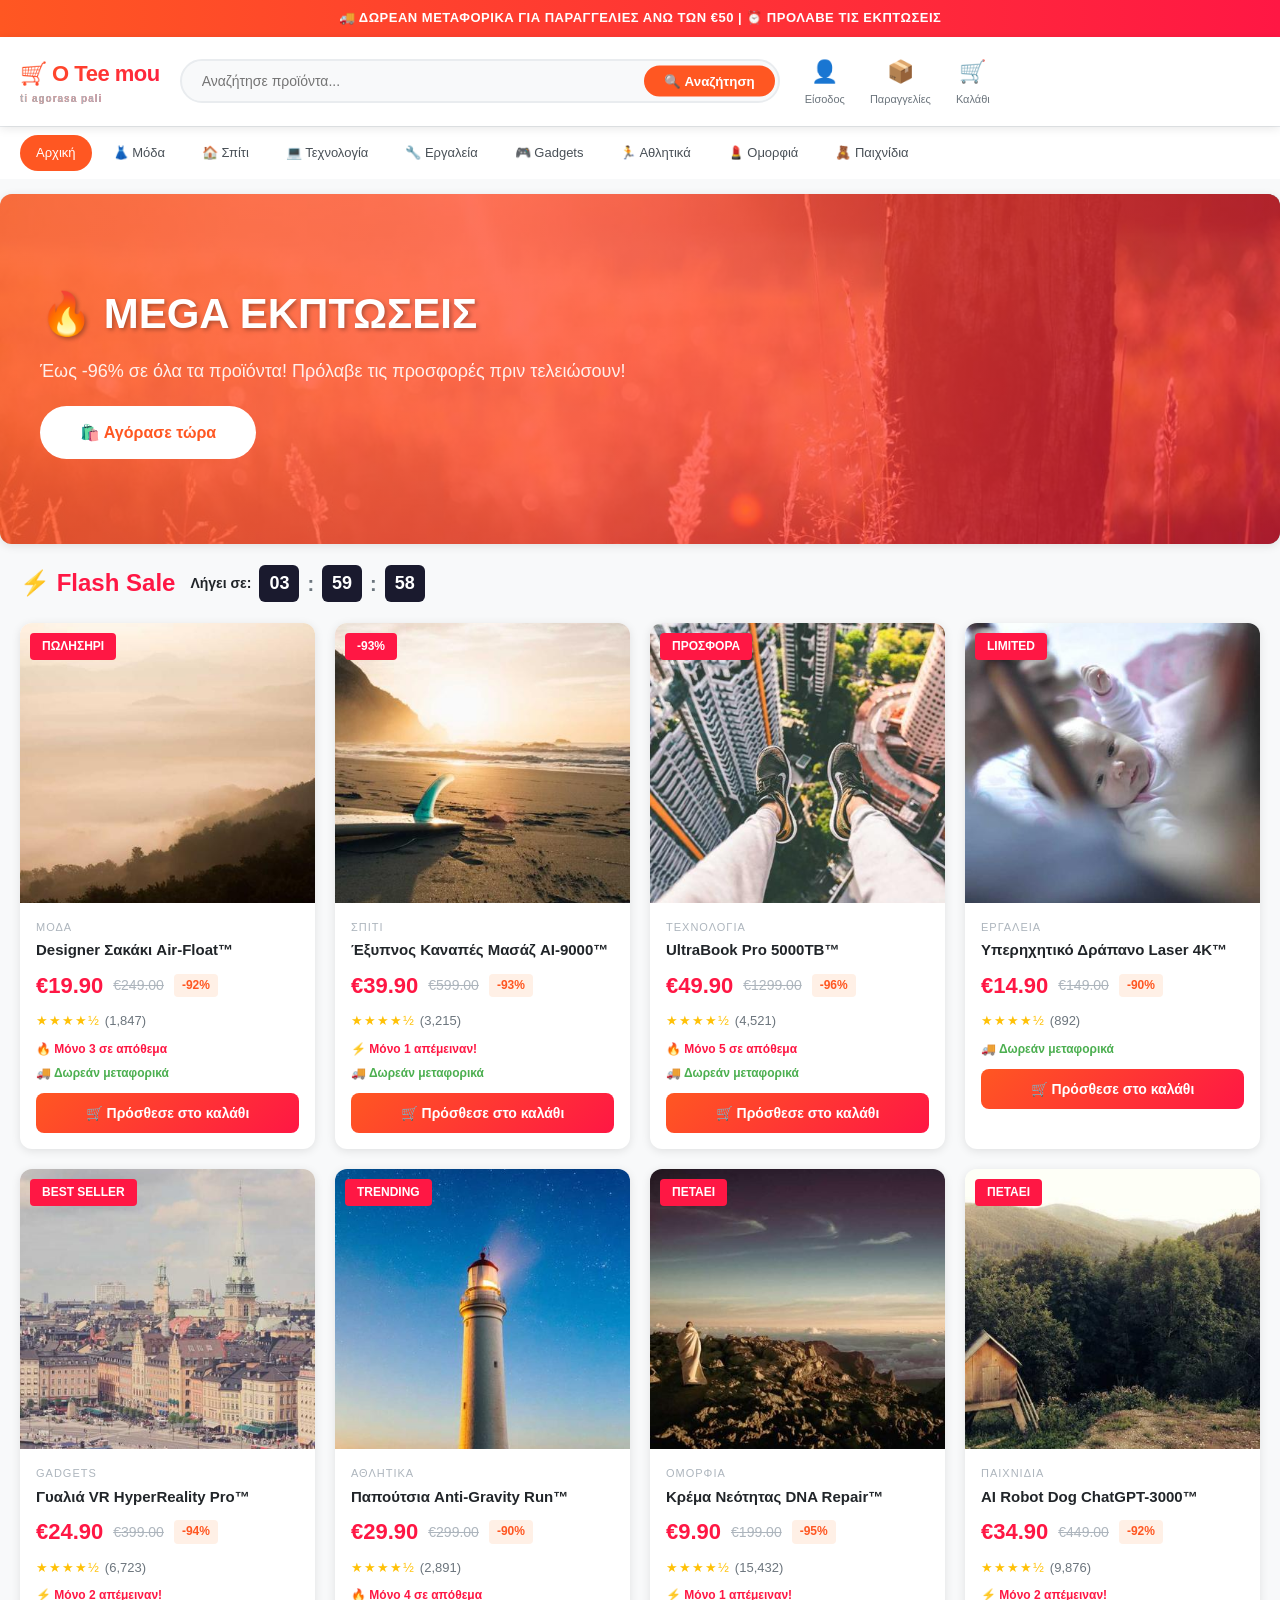
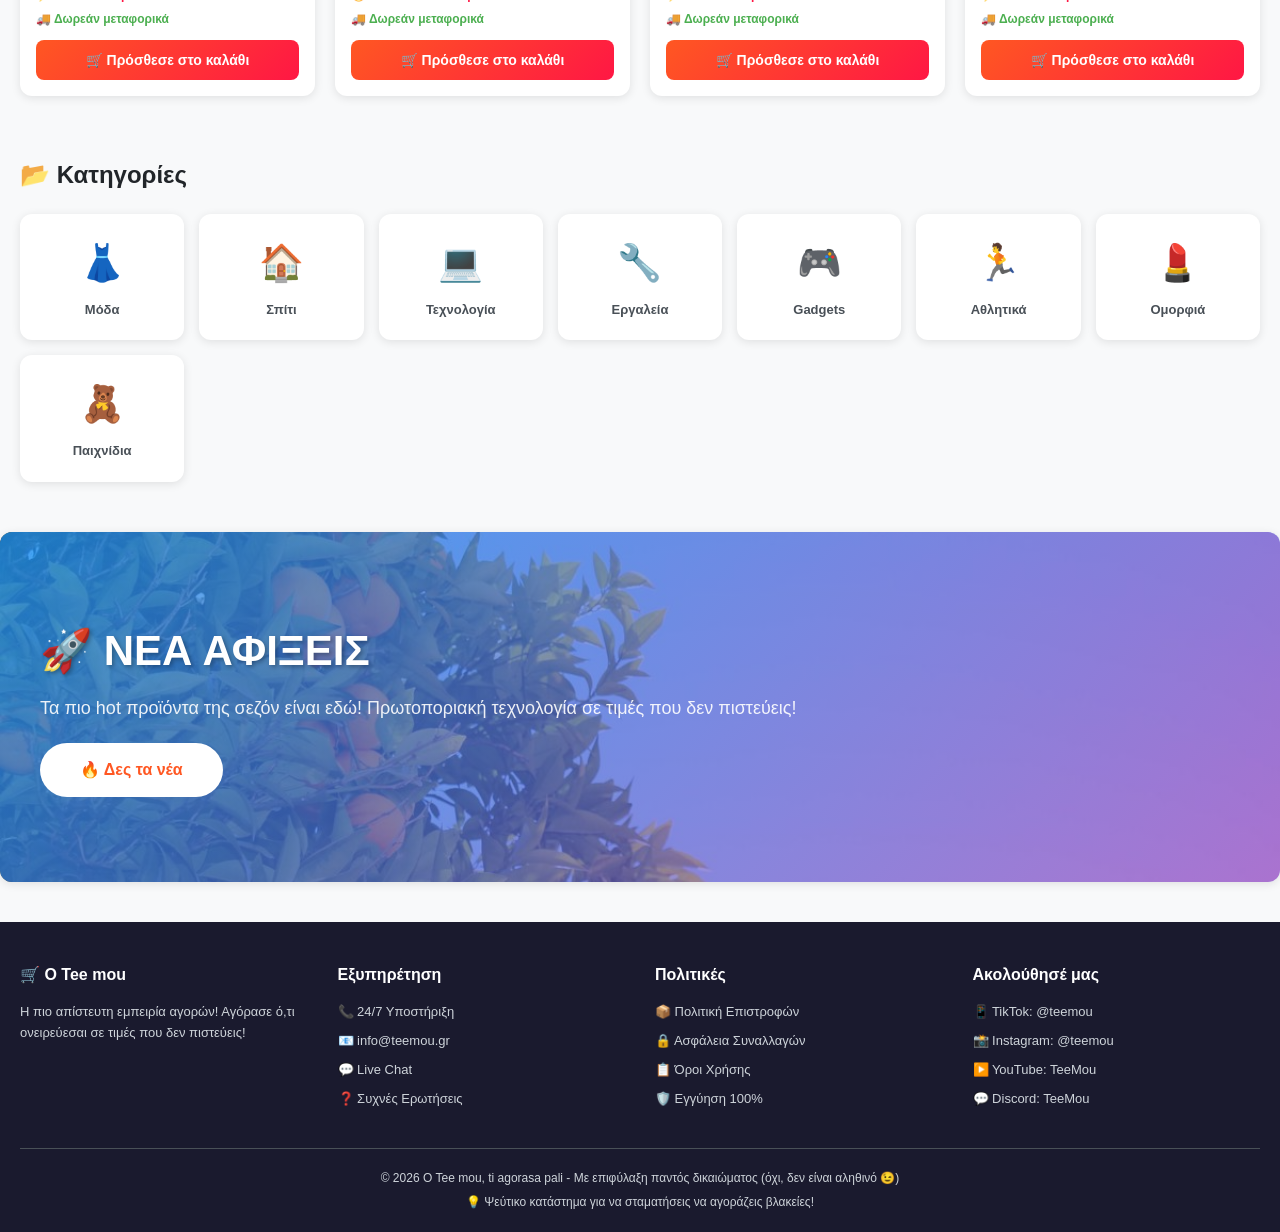
==== index.html @ e2eb333e "Initial commit -  Tee mou, ti agorasa pali 🛒" ====
<!DOCTYPE html>
<html lang="el">
<head>
    <meta charset="UTF-8">
    <meta name="viewport" content="width=device-width, initial-scale=1.0">
    <title>Ο Tee mou, ti agorasa pali - Αγόρασε ό,τι ονειρεύεσαι!</title>
    <link rel="icon" href="data:image/svg+xml,<svg xmlns='http://www.w3.org/2000/svg' viewBox='0 0 100 100'><text y='.9em' font-size='90'>🛒</text></svg>">
    <link rel="stylesheet" href="css/style.css">
</head>
<body>
    <!-- Announcement Bar -->
    <div class="announcement-bar">
        🚚 ΔΩΡΕΑΝ ΜΕΤΑΦΟΡΙΚΑ ΓΙΑ ΠΑΡΑΓΓΕΛΙΕΣ ΑΝΩ ΤΩΝ €50 | ⏰ ΠΡΟΛΑΒΕ ΤΙΣ ΕΚΠΤΩΣΕΙΣ
    </div>

    <!-- Header -->
    <header class="header">
        <div class="header-inner">
            <a href="index.html" class="logo">
                🛒 Ο Tee mou
                <span class="logo-sub">ti agorasa pali</span>
            </a>
            <div class="search-bar">
                <input type="text" placeholder="Αναζήτησε προϊόντα..." id="search-input">
                <button onclick="alert('🔍 Βρέθηκαν 1,247 αποτελέσματα!')">🔍 Αναζήτηση</button>
            </div>
            <div class="header-actions">
                <a href="login.html" class="header-btn" id="user-btn">
                    <span class="icon">👤</span>
                    <span>Είσοδος</span>
                </a>
                <a href="orders.html" class="header-btn">
                    <span class="icon">📦</span>
                    <span>Παραγγελίες</span>
                </a>
                <a href="cart.html" class="header-btn">
                    <span class="icon">🛒</span>
                    <span>Καλάθι</span>
                    <span class="cart-count" style="display:none;">0</span>
                </a>
            </div>
        </div>
    </header>

    <!-- Navigation -->
    <nav class="main-nav">
        <ul>
            <li><a href="index.html" class="active">Αρχική</a></li>
            <li><a href="all-products.html?category=fashion">👗 Μόδα</a></li>
            <li><a href="all-products.html?category=home">🏠 Σπίτι</a></li>
            <li><a href="all-products.html?category=tech">💻 Τεχνολογία</a></li>
            <li><a href="all-products.html?category=tools">🔧 Εργαλεία</a></li>
            <li><a href="all-products.html?category=gadgets">🎮 Gadgets</a></li>
            <li><a href="all-products.html?category=sports">🏃 Αθλητικά</a></li>
            <li><a href="all-products.html?category=beauty">💄 Ομορφιά</a></li>
            <li><a href="all-products.html?category=toys">🧸 Παιχνίδια</a></li>
        </ul>
    </nav>

    <!-- Hero Banner -->
    <div class="hero-banner">
        <img src="images/banners/banner1.jpg" alt="MEGA DEALS">
        <div class="hero-overlay">
            <h1>🔥 MEGA ΕΚΠΤΩΣΕΙΣ</h1>
            <p>Έως -96% σε όλα τα προϊόντα! Πρόλαβε τις προσφορές πριν τελειώσουν!</p>
            <a href="all-products.html" class="btn">🛍️ Αγόρασε τώρα</a>
        </div>
    </div>

    <!-- Flash Sale Timer -->
    <div class="flash-sale">
        <div class="flash-header">
            <h2>⚡ Flash Sale</h2>
            <div class="flash-timer">
                <span>Λήγει σε:</span>
                <span class="timer-unit">00</span>
                <span class="timer-sep">:</span>
                <span class="timer-unit">00</span>
                <span class="timer-sep">:</span>
                <span class="timer-unit">00</span>
            </div>
        </div>
    </div>

    <!-- Product Grid -->
    <div class="product-grid" id="product-grid">
        <div class="loading-spinner">
            <div class="spinner"></div>
        </div>
    </div>

    <!-- Categories -->
    <div class="categories-section">
        <h2 class="section-title">📂 Κατηγορίες</h2>
        <div class="categories-grid" id="categories-grid">
            <div class="loading-spinner">
                <div class="spinner"></div>
            </div>
        </div>
    </div>

    <!-- Banner 2 -->
    <div class="hero-banner" style="margin-top:30px;">
        <img src="images/banners/banner3.jpg" alt="NEW ARRIVALS">
        <div class="hero-overlay" style="background: linear-gradient(135deg, rgba(33,150,243,0.8), rgba(156,39,176,0.6));">
            <h1>🚀 ΝΕΑ ΑΦΙΞΕΙΣ</h1>
            <p>Τα πιο hot προϊόντα της σεζόν είναι εδώ! Πρωτοποριακή τεχνολογία σε τιμές που δεν πιστεύεις!</p>
            <a href="all-products.html" class="btn">🔥 Δες τα νέα</a>
        </div>
    </div>

    <!-- Footer -->
    <footer class="footer">
        <div class="footer-inner">
            <div>
                <h3>🛒 Ο Tee mou</h3>
                <p style="font-size:13px;">Η πιο απίστευτη εμπειρία αγορών! Αγόρασε ό,τι ονειρεύεσαι σε τιμές που δεν πιστεύεις!</p>
            </div>
            <div>
                <h3>Εξυπηρέτηση</h3>
                <ul>
                    <li>📞 24/7 Υποστήριξη</li>
                    <li>📧 info@teemou.gr</li>
                    <li>💬 Live Chat</li>
                    <li>❓ Συχνές Ερωτήσεις</li>
                </ul>
            </div>
            <div>
                <h3>Πολιτικές</h3>
                <ul>
                    <li>📦 Πολιτική Επιστροφών</li>
                    <li>🔒 Ασφάλεια Συναλλαγών</li>
                    <li>📋 Όροι Χρήσης</li>
                    <li>🛡️ Εγγύηση 100%</li>
                </ul>
            </div>
            <div>
                <h3>Ακολούθησέ μας</h3>
                <ul>
                    <li>📱 TikTok: @teemou</li>
                    <li>📸 Instagram: @teemou</li>
                    <li>▶️ YouTube: TeeMou</li>
                    <li>💬 Discord: TeeMou</li>
                </ul>
            </div>
        </div>
        <div class="footer-bottom">
            <p>© 2026 Ο Tee mou, ti agorasa pali - Με επιφύλαξη παντός δικαιώματος (όχι, δεν είναι αληθινό 😉)</p>
            <p style="margin-top:5px;">💡 Ψεύτικο κατάστημα για να σταματήσεις να αγοράζεις βλακείες!</p>
        </div>
    </footer>

    <script src="js/products.js"></script>
    <script src="js/store.js"></script>
    <script src="js/promos.js"></script>
    <script src="js/main.js"></script>
</body>
</html>
---- css/style.css ----
/* ============================================================
   "Ο Tee mou, ti agorasa pali" - Temu Style Clone
   ============================================================ */

/* === CSS Variables === */
:root {
    --primary: #FF5722;
    --primary-dark: #E64A19;
    --secondary: #FF9800;
    --accent: #FF1744;
    --success: #4CAF50;
    --warning: #FFC107;
    --dark: #1a1a2e;
    --darker: #0f0f1a;
    --gray-100: #f8f9fa;
    --gray-200: #e9ecef;
    --gray-300: #dee2e6;
    --gray-400: #ced4da;
    --gray-500: #adb5bd;
    --gray-600: #6c757d;
    --gray-700: #495057;
    --gray-800: #343a40;
    --gray-900: #212529;
    --white: #ffffff;
    --shadow: 0 2px 10px rgba(0,0,0,0.1);
    --shadow-lg: 0 5px 30px rgba(0,0,0,0.15);
    --radius: 12px;
    --radius-sm: 8px;
    --radius-lg: 20px;
    --transition: all 0.3s ease;
}

/* === Reset & Base === */
* {
    margin: 0;
    padding: 0;
    box-sizing: border-box;
}

body {
    font-family: -apple-system, BlinkMacSystemFont, 'Segoe UI', Roboto, 'Helvetica Neue', Arial, sans-serif;
    background: var(--gray-100);
    color: var(--gray-900);
    line-height: 1.6;
    overflow-x: hidden;
}

a {
    text-decoration: none;
    color: inherit;
}

ul {
    list-style: none;
}

img {
    max-width: 100%;
    height: auto;
}

/* === Top Announcement Bar === */
.announcement-bar {
    background: linear-gradient(90deg, var(--primary), var(--accent));
    color: var(--white);
    text-align: center;
    padding: 8px;
    font-size: 13px;
    font-weight: 600;
    letter-spacing: 0.5px;
    animation: pulse-bg 3s infinite;
}

@keyframes pulse-bg {
    0%, 100% { opacity: 1; }
    50% { opacity: 0.9; }
}

/* === Header / Navbar === */
.header {
    background: var(--white);
    box-shadow: var(--shadow);
    position: sticky;
    top: 0;
    z-index: 1000;
}

.header-inner {
    max-width: 1400px;
    margin: 0 auto;
    padding: 12px 20px;
    display: flex;
    align-items: center;
    gap: 20px;
}

.logo {
    font-size: 22px;
    font-weight: 900;
    background: linear-gradient(135deg, var(--primary), var(--accent));
    -webkit-background-clip: text;
    -webkit-text-fill-color: transparent;
    background-clip: text;
    white-space: nowrap;
    letter-spacing: -0.5px;
}

.logo-sub {
    font-size: 10px;
    display: block;
    -webkit-text-fill-color: var(--gray-500);
    letter-spacing: 1px;
}

.search-bar {
    flex: 1;
    max-width: 600px;
    position: relative;
}

.search-bar input {
    width: 100%;
    padding: 12px 20px;
    border: 2px solid var(--gray-200);
    border-radius: 50px;
    font-size: 14px;
    transition: var(--transition);
    background: var(--gray-100);
}

.search-bar input:focus {
    outline: none;
    border-color: var(--primary);
    background: var(--white);
}

.search-bar button {
    position: absolute;
    right: 5px;
    top: 50%;
    transform: translateY(-50%);
    background: var(--primary);
    color: var(--white);
    border: none;
    padding: 8px 20px;
    border-radius: 50px;
    cursor: pointer;
    font-weight: 600;
    transition: var(--transition);
}

.search-bar button:hover {
    background: var(--primary-dark);
}

.header-actions {
    display: flex;
    align-items: center;
    gap: 15px;
}

.header-btn {
    display: flex;
    flex-direction: column;
    align-items: center;
    gap: 2px;
    font-size: 11px;
    color: var(--gray-600);
    cursor: pointer;
    transition: var(--transition);
    background: none;
    border: none;
    padding: 5px;
    position: relative;
}

.header-btn:hover {
    color: var(--primary);
}

.header-btn .icon {
    font-size: 22px;
}

.cart-count {
    position: absolute;
    top: -5px;
    right: -5px;
    background: var(--accent);
    color: var(--white);
    font-size: 10px;
    font-weight: 700;
    width: 18px;
    height: 18px;
    border-radius: 50%;
    display: flex;
    align-items: center;
    justify-content: center;
}

/* === Navigation === */
.main-nav {
    background: var(--white);
    border-top: 1px solid var(--gray-200);
    padding: 0 20px;
    overflow-x: auto;
}

.main-nav ul {
    max-width: 1400px;
    margin: 0 auto;
    display: flex;
    gap: 5px;
    padding: 8px 0;
}

.main-nav li a {
    display: block;
    padding: 8px 16px;
    font-size: 13px;
    font-weight: 500;
    color: var(--gray-700);
    border-radius: 50px;
    transition: var(--transition);
    white-space: nowrap;
}

.main-nav li a:hover,
.main-nav li a.active {
    background: var(--primary);
    color: var(--white);
}

/* === Hero Banner === */
.hero-banner {
    position: relative;
    max-width: 1400px;
    margin: 15px auto;
    border-radius: var(--radius);
    overflow: hidden;
    box-shadow: var(--shadow);
}

.hero-banner img {
    width: 100%;
    height: 350px;
    object-fit: cover;
    display: block;
}

.hero-overlay {
    position: absolute;
    top: 0;
    left: 0;
    right: 0;
    bottom: 0;
    background: linear-gradient(135deg, rgba(255,87,34,0.8), rgba(255,23,68,0.6));
    display: flex;
    flex-direction: column;
    justify-content: center;
    padding: 40px;
    color: var(--white);
}

.hero-overlay h1 {
    font-size: 42px;
    font-weight: 900;
    margin-bottom: 10px;
    text-shadow: 2px 2px 4px rgba(0,0,0,0.3);
}

.hero-overlay p {
    font-size: 18px;
    margin-bottom: 20px;
    opacity: 0.9;
}

.hero-overlay .btn {
    display: inline-block;
    background: var(--white);
    color: var(--primary);
    padding: 14px 40px;
    border-radius: 50px;
    font-weight: 700;
    font-size: 16px;
    transition: var(--transition);
    align-self: flex-start;
}

.hero-overlay .btn:hover {
    transform: translateY(-2px);
    box-shadow: 0 5px 20px rgba(0,0,0,0.2);
}

/* === Flash Sale Timer === */
.flash-sale {
    max-width: 1400px;
    margin: 20px auto;
    padding: 0 20px;
}

.flash-header {
    display: flex;
    align-items: center;
    gap: 15px;
    margin-bottom: 15px;
}

.flash-header h2 {
    font-size: 24px;
    font-weight: 800;
    color: var(--accent);
}

.flash-timer {
    display: flex;
    align-items: center;
    gap: 8px;
    font-size: 14px;
    font-weight: 600;
}

.timer-unit {
    background: var(--dark);
    color: var(--white);
    padding: 4px 10px;
    border-radius: 6px;
    font-size: 18px;
    font-weight: 700;
    min-width: 35px;
    text-align: center;
}

.timer-sep {
    font-size: 20px;
    font-weight: 700;
    color: var(--gray-600);
}

/* === Product Grid === */
.product-grid {
    display: grid;
    grid-template-columns: repeat(auto-fill, minmax(280px, 1fr));
    gap: 20px;
    max-width: 1400px;
    margin: 0 auto;
    padding: 0 20px 40px;
}

.product-card {
    background: var(--white);
    border-radius: var(--radius);
    overflow: hidden;
    box-shadow: var(--shadow);
    transition: var(--transition);
    cursor: pointer;
    position: relative;
}

.product-card:hover {
    transform: translateY(-5px);
    box-shadow: var(--shadow-lg);
}

.product-image {
    position: relative;
    height: 280px;
    overflow: hidden;
    background: var(--gray-200);
}

.product-image img {
    width: 100%;
    height: 100%;
    object-fit: cover;
    transition: transform 0.5s ease;
}

.product-card:hover .product-image img {
    transform: scale(1.05);
}

.product-badge {
    position: absolute;
    top: 10px;
    left: 10px;
    background: var(--accent);
    color: var(--white);
    padding: 4px 12px;
    border-radius: 4px;
    font-size: 12px;
    font-weight: 700;
    z-index: 2;
}

.product-badge.green {
    background: var(--success);
}

.product-badge.orange {
    background: var(--secondary);
}

.product-badge.blue {
    background: #2196F3;
}

.product-info {
    padding: 16px;
}

.product-category {
    font-size: 11px;
    color: var(--gray-500);
    text-transform: uppercase;
    letter-spacing: 1px;
    margin-bottom: 4px;
}

.product-name {
    font-size: 15px;
    font-weight: 600;
    margin-bottom: 8px;
    line-height: 1.3;
    display: -webkit-box;
    -webkit-line-clamp: 2;
    -webkit-box-orient: vertical;
    overflow: hidden;
}

.product-price {
    display: flex;
    align-items: center;
    gap: 10px;
    margin-bottom: 8px;
}

.current-price {
    font-size: 22px;
    font-weight: 800;
    color: var(--accent);
}

.original-price {
    font-size: 14px;
    color: var(--gray-500);
    text-decoration: line-through;
}

.discount-badge {
    background: #fff0e6;
    color: var(--primary);
    padding: 2px 8px;
    border-radius: 4px;
    font-size: 12px;
    font-weight: 700;
}

.product-rating {
    display: flex;
    align-items: center;
    gap: 5px;
    font-size: 13px;
    color: var(--gray-600);
    margin-bottom: 8px;
}

.stars {
    color: var(--warning);
    letter-spacing: 1px;
}

.product-stock {
    font-size: 12px;
    color: var(--accent);
    font-weight: 600;
    animation: blink 1.5s infinite;
}

@keyframes blink {
    0%, 100% { opacity: 1; }
    50% { opacity: 0.5; }
}

.product-shipping {
    font-size: 12px;
    color: var(--success);
    font-weight: 600;
    margin-top: 5px;
}

.add-to-cart-btn {
    width: 100%;
    padding: 12px;
    background: linear-gradient(135deg, var(--primary), var(--accent));
    color: var(--white);
    border: none;
    border-radius: var(--radius-sm);
    font-size: 14px;
    font-weight: 700;
    cursor: pointer;
    transition: var(--transition);
    margin-top: 10px;
}

.add-to-cart-btn:hover {
    transform: scale(1.02);
    box-shadow: 0 5px 15px rgba(255,87,34,0.3);
}

/* === Categories Section === */
.categories-section {
    max-width: 1400px;
    margin: 0 auto;
    padding: 20px;
}

.section-title {
    font-size: 24px;
    font-weight: 800;
    margin-bottom: 20px;
    display: flex;
    align-items: center;
    gap: 10px;
}

.categories-grid {
    display: grid;
    grid-template-columns: repeat(auto-fill, minmax(150px, 1fr));
    gap: 15px;
}

.category-card {
    background: var(--white);
    border-radius: var(--radius);
    padding: 20px;
    text-align: center;
    box-shadow: var(--shadow);
    transition: var(--transition);
    cursor: pointer;
}

.category-card:hover {
    transform: translateY(-3px);
    box-shadow: var(--shadow-lg);
}

.category-icon {
    font-size: 36px;
    margin-bottom: 8px;
}

.category-name {
    font-size: 13px;
    font-weight: 600;
    color: var(--gray-700);
}

/* === Fake Popup Notification === */
.popup-notification {
    position: fixed;
    bottom: 20px;
    left: 20px;
    background: var(--white);
    border-radius: var(--radius);
    box-shadow: var(--shadow-lg);
    padding: 15px 20px;
    display: flex;
    align-items: center;
    gap: 12px;
    z-index: 9999;
    animation: slideInUp 0.5s ease, fadeOut 0.5s ease 4s forwards;
    max-width: 350px;
}

@keyframes slideInUp {
    from { transform: translateY(100px); opacity: 0; }
    to { transform: translateY(0); opacity: 1; }
}

@keyframes fadeOut {
    to { opacity: 0; transform: translateY(20px); }
}

.popup-avatar {
    width: 40px;
    height: 40px;
    border-radius: 50%;
    background: linear-gradient(135deg, var(--primary), var(--accent));
    display: flex;
    align-items: center;
    justify-content: center;
    font-size: 20px;
    flex-shrink: 0;
}

.popup-text {
    font-size: 13px;
    color: var(--gray-700);
    line-height: 1.3;
}

.popup-text strong {
    color: var(--primary);
}

/* === Coupon Popup === */
.coupon-popup {
    position: fixed;
    top: 50%;
    left: 50%;
    transform: translate(-50%, -50%);
    background: var(--white);
    border-radius: var(--radius-lg);
    padding: 40px;
    text-align: center;
    z-index: 10000;
    box-shadow: 0 20px 60px rgba(0,0,0,0.3);
    animation: popIn 0.5s ease;
    max-width: 400px;
    width: 90%;
}

@keyframes popIn {
    from { transform: translate(-50%, -50%) scale(0.5); opacity: 0; }
    to { transform: translate(-50%, -50%) scale(1); opacity: 1; }
}

.coupon-overlay {
    position: fixed;
    top: 0;
    left: 0;
    right: 0;
    bottom: 0;
    background: rgba(0,0,0,0.5);
    z-index: 9999;
}

.coupon-icon {
    font-size: 60px;
    margin-bottom: 15px;
}

.coupon-title {
    font-size: 24px;
    font-weight: 800;
    color: var(--primary);
    margin-bottom: 10px;
}

.coupon-amount {
    font-size: 48px;
    font-weight: 900;
    color: var(--accent);
    margin: 15px 0;
}

.coupon-code {
    background: var(--gray-100);
    border: 2px dashed var(--primary);
    padding: 12px;
    border-radius: var(--radius-sm);
    font-size: 20px;
    font-weight: 700;
    letter-spacing: 3px;
    margin: 15px 0;
    color: var(--primary);
}

.coupon-btn {
    background: var(--primary);
    color: var(--white);
    border: none;
    padding: 14px 40px;
    border-radius: 50px;
    font-size: 16px;
    font-weight: 700;
    cursor: pointer;
    transition: var(--transition);
    margin-top: 10px;
}

.coupon-btn:hover {
    background: var(--primary-dark);
    transform: scale(1.05);
}

/* === Footer === */
.footer {
    background: var(--dark);
    color: var(--gray-400);
    padding: 40px 20px 20px;
    margin-top: 40px;
}

.footer-inner {
    max-width: 1400px;
    margin: 0 auto;
    display: grid;
    grid-template-columns: repeat(auto-fit, minmax(200px, 1fr));
    gap: 30px;
}

.footer h3 {
    color: var(--white);
    font-size: 16px;
    margin-bottom: 15px;
}

.footer ul li {
    margin-bottom: 8px;
    font-size: 13px;
}

.footer ul li:hover {
    color: var(--white);
    cursor: pointer;
}

.footer-bottom {
    max-width: 1400px;
    margin: 30px auto 0;
    padding-top: 20px;
    border-top: 1px solid var(--gray-700);
    text-align: center;
    font-size: 12px;
}

/* === Page Container === */
.page-container {
    max-width: 1400px;
    margin: 0 auto;
    padding: 20px;
    min-height: 60vh;
}

/* === Forms === */
.form-group {
    margin-bottom: 20px;
}

.form-group label {
    display: block;
    font-size: 14px;
    font-weight: 600;
    margin-bottom: 6px;
    color: var(--gray-700);
}

.form-group input,
.form-group textarea,
.form-group select {
    width: 100%;
    padding: 12px 16px;
    border: 2px solid var(--gray-200);
    border-radius: var(--radius-sm);
    font-size: 14px;
    transition: var(--transition);
}

.form-group input:focus,
.form-group textarea:focus {
    outline: none;
    border-color: var(--primary);
}

.btn-primary {
    background: linear-gradient(135deg, var(--primary), var(--accent));
    color: var(--white);
    border: none;
    padding: 14px 30px;
    border-radius: 50px;
    font-size: 16px;
    font-weight: 700;
    cursor: pointer;
    transition: var(--transition);
    display: inline-block;
}

.btn-primary:hover {
    transform: translateY(-2px);
    box-shadow: 0 5px 20px rgba(255,87,34,0.3);
}

.btn-secondary {
    background: var(--white);
    color: var(--primary);
    border: 2px solid var(--primary);
    padding: 12px 28px;
    border-radius: 50px;
    font-size: 14px;
    font-weight: 600;
    cursor: pointer;
    transition: var(--transition);
    display: inline-block;
}

.btn-secondary:hover {
    background: var(--primary);
    color: var(--white);
}

/* === Cart Page === */
.cart-item {
    display: flex;
    gap: 20px;
    background: var(--white);
    border-radius: var(--radius);
    padding: 20px;
    margin-bottom: 15px;
    box-shadow: var(--shadow);
    align-items: center;
}

.cart-item img {
    width: 100px;
    height: 100px;
    object-fit: cover;
    border-radius: var(--radius-sm);
}

.cart-item-info {
    flex: 1;
}

.cart-item-name {
    font-size: 16px;
    font-weight: 600;
    margin-bottom: 5px;
}

.cart-item-price {
    font-size: 18px;
    font-weight: 700;
    color: var(--accent);
}

.cart-item-actions {
    display: flex;
    align-items: center;
    gap: 10px;
}

.qty-btn {
    width: 35px;
    height: 35px;
    border: 1px solid var(--gray-300);
    background: var(--white);
    border-radius: 50%;
    cursor: pointer;
    font-size: 16px;
    font-weight: 700;
    transition: var(--transition);
}

.qty-btn:hover {
    background: var(--gray-100);
}

.cart-total {
    background: var(--white);
    border-radius: var(--radius);
    padding: 20px;
    box-shadow: var(--shadow);
    margin-top: 20px;
}

.cart-total-row {
    display: flex;
    justify-content: space-between;
    padding: 10px 0;
    font-size: 16px;
}

.cart-total-row.total {
    font-size: 24px;
    font-weight: 800;
    color: var(--accent);
    border-top: 2px solid var(--gray-200);
    padding-top: 15px;
    margin-top: 10px;
}

/* === Tracking Page === */
.tracking-container {
    max-width: 800px;
    margin: 0 auto;
}

.tracking-header {
    text-align: center;
    margin-bottom: 30px;
}

.tracking-header h1 {
    font-size: 28px;
    font-weight: 800;
    margin-bottom: 5px;
}

.tracking-id {
    color: var(--gray-500);
    font-size: 14px;
}

.tracking-map {
    background: var(--white);
    border-radius: var(--radius);
    overflow: hidden;
    box-shadow: var(--shadow);
    margin-bottom: 30px;
    height: 300px;
    position: relative;
}

.tracking-map img {
    width: 100%;
    height: 100%;
    object-fit: cover;
}

.map-pin {
    position: absolute;
    font-size: 30px;
    animation: bounce 2s infinite;
}

@keyframes bounce {
    0%, 100% { transform: translateY(0); }
    50% { transform: translateY(-10px); }
}

.tracking-timeline {
    background: var(--white);
    border-radius: var(--radius);
    padding: 30px;
    box-shadow: var(--shadow);
}

.timeline-step {
    display: flex;
    gap: 20px;
    padding: 15px 0;
    position: relative;
}

.timeline-step:not(:last-child)::after {
    content: '';
    position: absolute;
    left: 20px;
    top: 50px;
    bottom: -15px;
    width: 2px;
    background: var(--gray-300);
}

.timeline-step.completed:not(:last-child)::after {
    background: var(--success);
}

.timeline-icon {
    width: 40px;
    height: 40px;
    border-radius: 50%;
    background: var(--gray-200);
    display: flex;
    align-items: center;
    justify-content: center;
    font-size: 18px;
    flex-shrink: 0;
    z-index: 1;
}

.timeline-step.completed .timeline-icon {
    background: var(--success);
    color: var(--white);
}

.timeline-step.active .timeline-icon {
    background: var(--primary);
    color: var(--white);
    animation: pulse 2s infinite;
}

@keyframes pulse {
    0%, 100% { box-shadow: 0 0 0 0 rgba(255,87,34,0.4); }
    50% { box-shadow: 0 0 0 15px rgba(255,87,34,0); }
}

.timeline-content h3 {
    font-size: 16px;
    font-weight: 600;
    margin-bottom: 3px;
}

.timeline-content p {
    font-size: 13px;
    color: var(--gray-500);
}

.timeline-step.completed .timeline-content h3 {
    color: var(--success);
}

.timeline-step.active .timeline-content h3 {
    color: var(--primary);
}

/* === Profile Page === */
.profile-card {
    background: var(--white);
    border-radius: var(--radius);
    padding: 30px;
    box-shadow: var(--shadow);
    max-width: 500px;
    margin: 0 auto;
}

.profile-avatar {
    width: 80px;
    height: 80px;
    border-radius: 50%;
    background: linear-gradient(135deg, var(--primary), var(--accent));
    display: flex;
    align-items: center;
    justify-content: center;
    font-size: 36px;
    margin: 0 auto 20px;
}

/* === Empty State === */
.empty-state {
    text-align: center;
    padding: 60px 20px;
}

.empty-state .icon {
    font-size: 80px;
    margin-bottom: 20px;
}

.empty-state h2 {
    font-size: 24px;
    margin-bottom: 10px;
}

.empty-state p {
    color: var(--gray-500);
    margin-bottom: 20px;
}

/* === Loading Spinner === */
.loading-spinner {
    display: flex;
    justify-content: center;
    align-items: center;
    padding: 40px;
}

.spinner {
    width: 40px;
    height: 40px;
    border: 4px solid var(--gray-200);
    border-top-color: var(--primary);
    border-radius: 50%;
    animation: spin 0.8s linear infinite;
}

@keyframes spin {
    to { transform: rotate(360deg); }
}

/* === Responsive === */
@media (max-width: 768px) {
    .header-inner {
        flex-wrap: wrap;
    }
    
    .logo {
        font-size: 18px;
    }
    
    .search-bar {
        order: 3;
        max-width: 100%;
        flex-basis: 100%;
    }
    
    .hero-overlay h1 {
        font-size: 24px;
    }
    
    .hero-overlay p {
        font-size: 14px;
    }
    
    .hero-banner img {
        height: 200px;
    }
    
    .product-grid {
        grid-template-columns: repeat(auto-fill, minmax(160px, 1fr));
        gap: 12px;
        padding: 0 12px 20px;
    }
    
    .product-image {
        height: 180px;
    }
    
    .product-name {
        font-size: 13px;
    }
    
    .current-price {
        font-size: 18px;
    }
    
    .categories-grid {
        grid-template-columns: repeat(auto-fill, minmax(100px, 1fr));
    }
    
    .cart-item {
        flex-direction: column;
        text-align: center;
    }
    
    .tracking-map {
        height: 200px;
    }
}

/* === Scrollbar === */
::-webkit-scrollbar {
    width: 8px;
}

::-webkit-scrollbar-track {
    background: var(--gray-100);
}

::-webkit-scrollbar-thumb {
    background: var(--gray-400);
    border-radius: 4px;
}

::-webkit-scrollbar-thumb:hover {
    background: var(--gray-500);
}
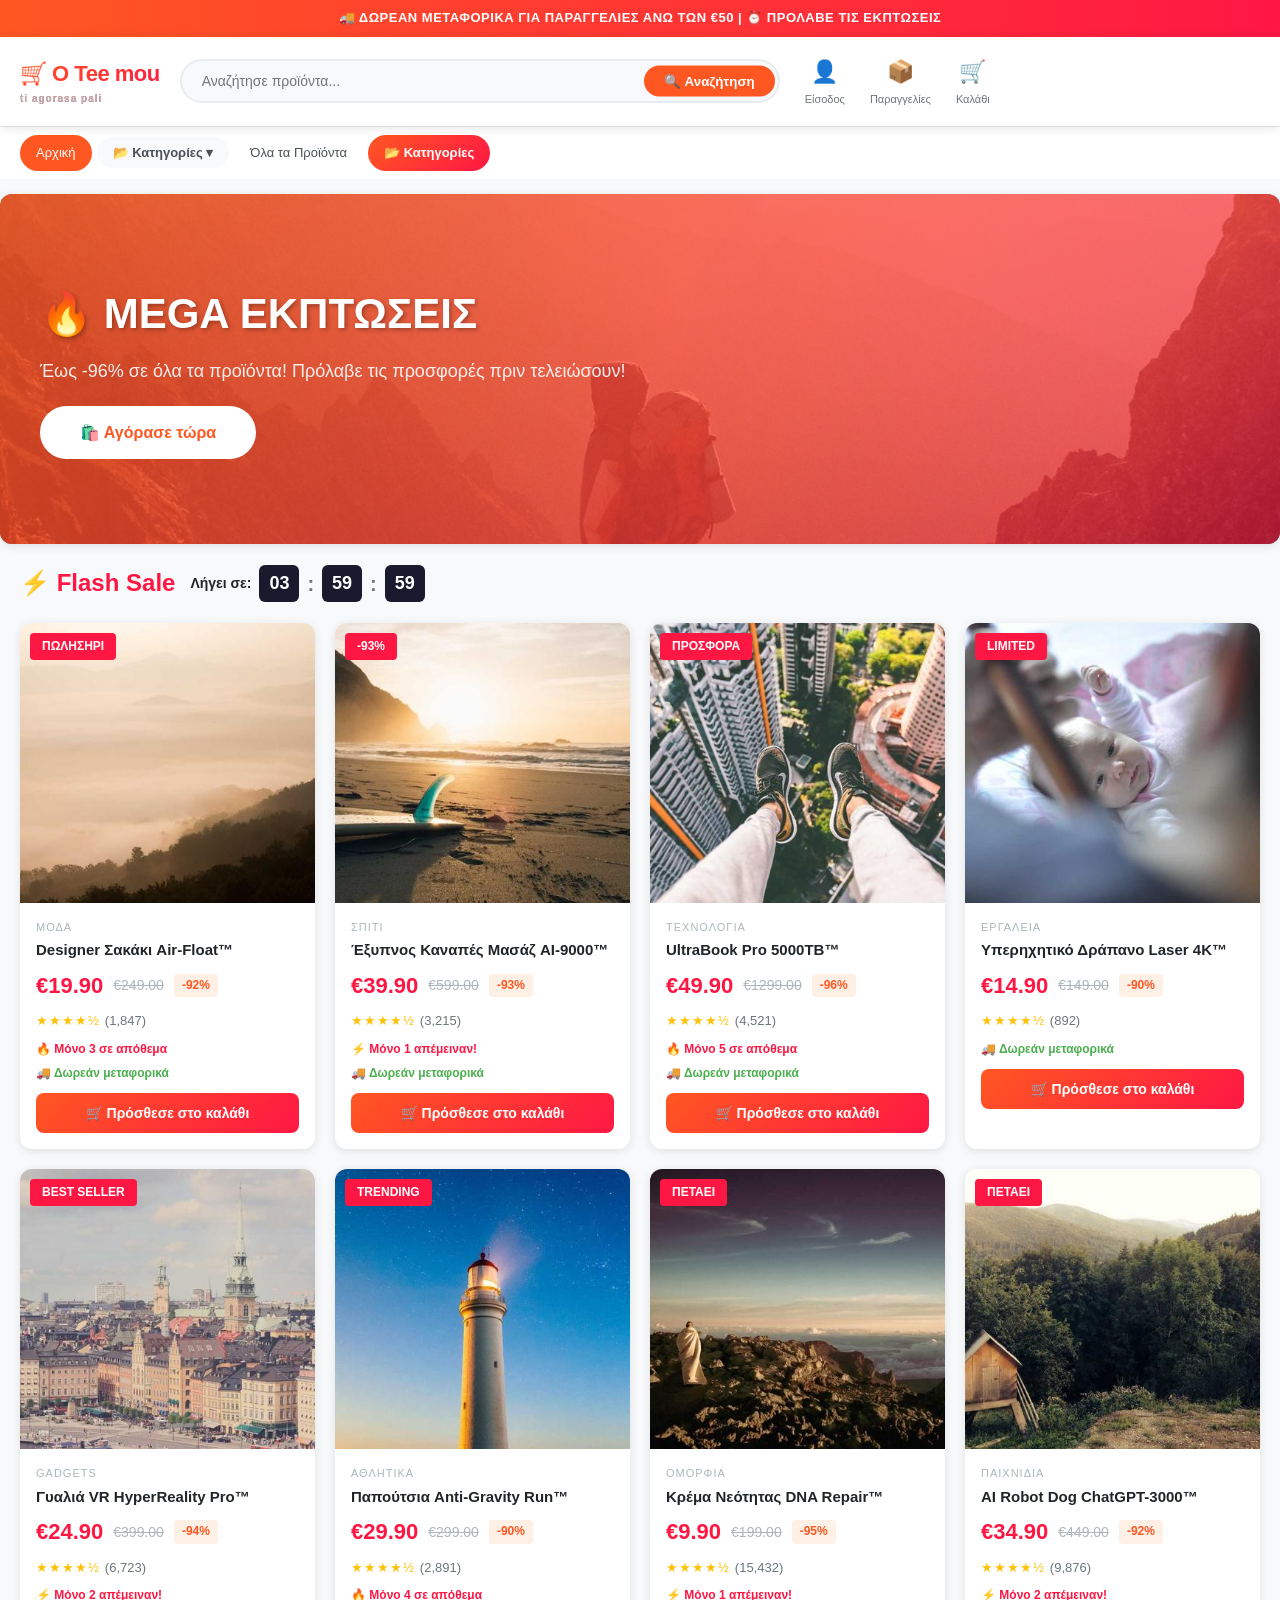
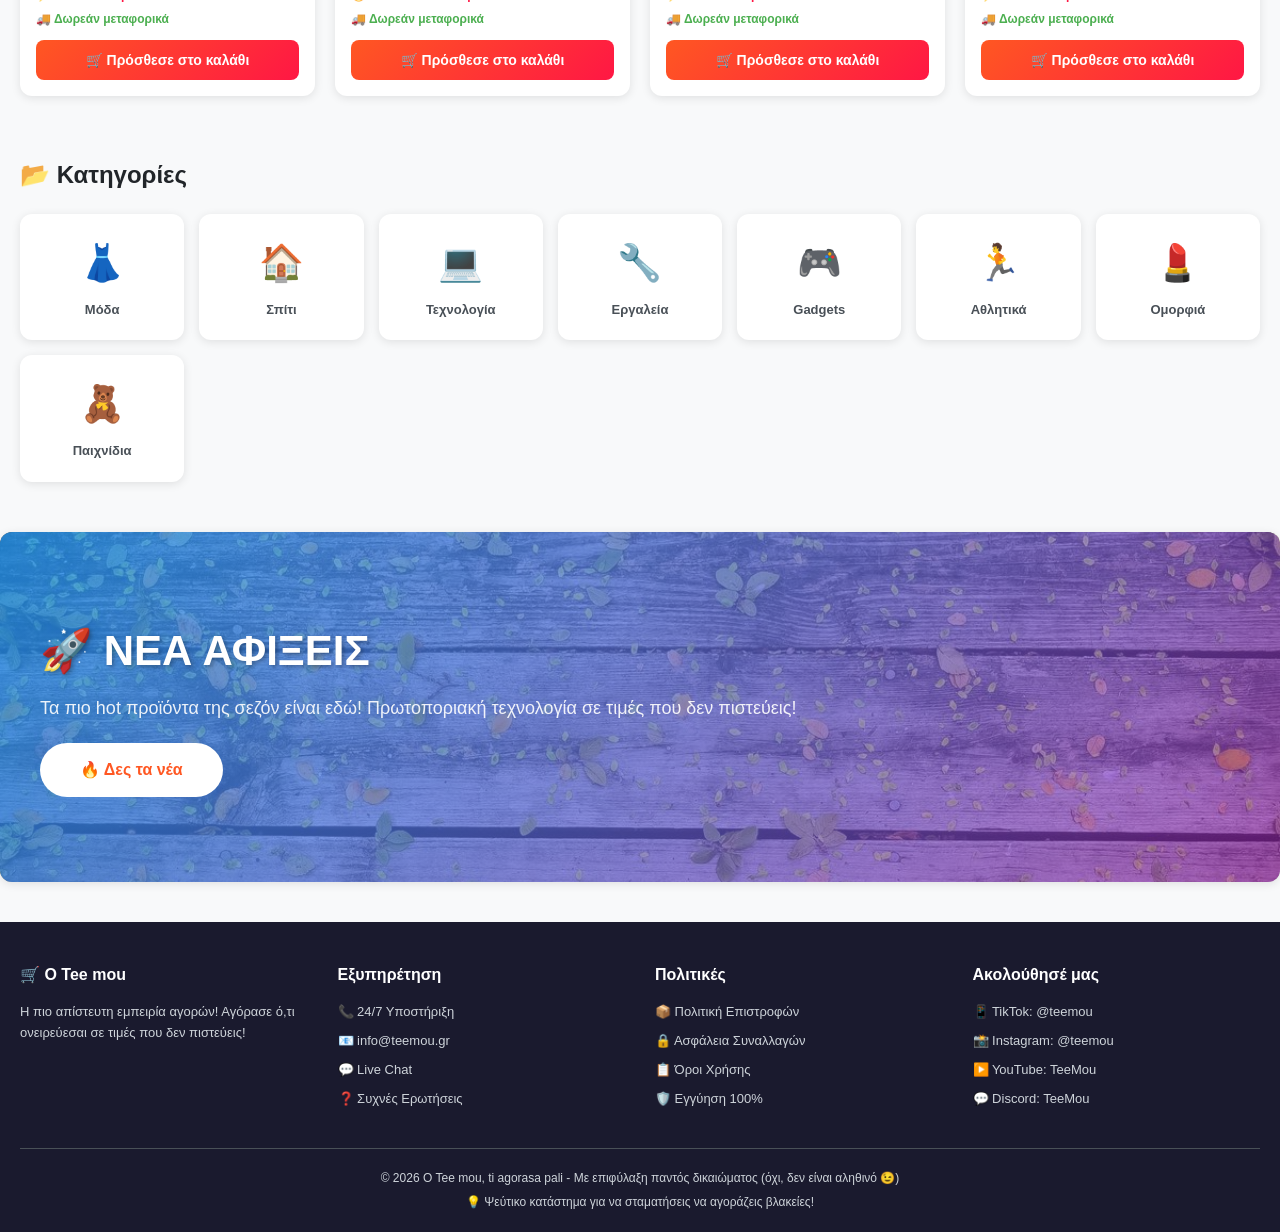
==== commit b95b001a: "gg" ====
--- a/index.html
+++ b/index.html
@@ -46,16 +46,25 @@
     <nav class="main-nav">
         <ul>
             <li><a href="index.html" class="active">Αρχική</a></li>
-            <li><a href="all-products.html?category=fashion">👗 Μόδα</a></li>
-            <li><a href="all-products.html?category=home">🏠 Σπίτι</a></li>
-            <li><a href="all-products.html?category=tech">💻 Τεχνολογία</a></li>
-            <li><a href="all-products.html?category=tools">🔧 Εργαλεία</a></li>
-            <li><a href="all-products.html?category=gadgets">🎮 Gadgets</a></li>
-            <li><a href="all-products.html?category=sports">🏃 Αθλητικά</a></li>
-            <li><a href="all-products.html?category=beauty">💄 Ομορφιά</a></li>
-            <li><a href="all-products.html?category=toys">🧸 Παιχνίδια</a></li>
+            <li class="nav-dropdown">
+                <button class="nav-dropdown-btn">📂 Κατηγορίες ▾</button>
+                <div class="nav-dropdown-menu">
+                    <a href="all-products.html?category=fashion">👗 Μόδα</a>
+                    <a href="all-products.html?category=home">🏠 Σπίτι</a>
+                    <a href="all-products.html?category=tech">💻 Τεχνολογία</a>
+                    <a href="all-products.html?category=tools">🔧 Εργαλεία</a>
+                    <a href="all-products.html?category=gadgets">🎮 Gadgets</a>
+                    <a href="all-products.html?category=sports">🏃 Αθλητικά</a>
+                    <a href="all-products.html?category=beauty">💄 Ομορφιά</a>
+                    <a href="all-products.html?category=toys">🧸 Παιχνίδια</a>
+                </div>
+            </li>
+            <li><a href="all-products.html">Όλα τα Προϊόντα</a></li>
+            <li><a href="all-products.html#categories" class="nav-categories-btn">📂 Κατηγορίες</a></li>
+
         </ul>
     </nav>
+
 
     <!-- Hero Banner -->
     <div class="hero-banner">
@@ -119,30 +128,32 @@
             <div>
                 <h3>Εξυπηρέτηση</h3>
                 <ul>
-                    <li>📞 24/7 Υποστήριξη</li>
-                    <li>📧 info@teemou.gr</li>
-                    <li>💬 Live Chat</li>
-                    <li>❓ Συχνές Ερωτήσεις</li>
+                    <li><a href="#support">📞 24/7 Υποστήριξη</a></li>
+                    <li><a href="mailto:info@teemou.gr">📧 info@teemou.gr</a></li>
+                    <li><a href="#chat">💬 Live Chat</a></li>
+                    <li><a href="#faq">❓ Συχνές Ερωτήσεις</a></li>
                 </ul>
             </div>
             <div>
                 <h3>Πολιτικές</h3>
                 <ul>
-                    <li>📦 Πολιτική Επιστροφών</li>
-                    <li>🔒 Ασφάλεια Συναλλαγών</li>
-                    <li>📋 Όροι Χρήσης</li>
-                    <li>🛡️ Εγγύηση 100%</li>
+                    <li><a href="#returns">📦 Πολιτική Επιστροφών</a></li>
+                    <li><a href="#security">🔒 Ασφάλεια Συναλλαγών</a></li>
+                    <li><a href="#terms">📋 Όροι Χρήσης</a></li>
+                    <li><a href="#warranty">🛡️ Εγγύηση 100%</a></li>
                 </ul>
             </div>
             <div>
                 <h3>Ακολούθησέ μας</h3>
                 <ul>
-                    <li>📱 TikTok: @teemou</li>
-                    <li>📸 Instagram: @teemou</li>
-                    <li>▶️ YouTube: TeeMou</li>
-                    <li>💬 Discord: TeeMou</li>
+                    <li><a href="https://www.tiktok.com/@teemou" target="_blank" rel="noopener">📱 TikTok: @teemou</a></li>
+                    <li><a href="https://www.instagram.com/@teemou" target="_blank" rel="noopener">📸 Instagram: @teemou</a></li>
+                    <li><a href="https://www.youtube.com/@TeeMou" target="_blank" rel="noopener">▶️ YouTube: TeeMou</a></li>
+                    <li><a href="https://discord.gg/teemou" target="_blank" rel="noopener">💬 Discord: TeeMou</a></li>
                 </ul>
             </div>
+
+
         </div>
         <div class="footer-bottom">
             <p>© 2026 Ο Tee mou, ti agorasa pali - Με επιφύλαξη παντός δικαιώματος (όχι, δεν είναι αληθινό 😉)</p>
--- a/css/style.css
+++ b/css/style.css
@@ -212,6 +212,7 @@
     display: flex;
     gap: 5px;
     padding: 8px 0;
+    align-items: center;
 }
 
 .main-nav li a {
@@ -229,6 +230,86 @@
 .main-nav li a.active {
     background: var(--primary);
     color: var(--white);
+}
+
+/* === Categories Nav Button (direct link) === */
+.nav-categories-btn {
+    background: linear-gradient(135deg, var(--primary), var(--accent)) !important;
+    color: var(--white) !important;
+    font-weight: 700 !important;
+}
+
+.nav-categories-btn:hover {
+    opacity: 0.9;
+    transform: scale(1.02);
+}
+
+/* === Dropdown Categories Menu === */
+
+.nav-dropdown {
+    position: relative;
+}
+
+.nav-dropdown-btn {
+    display: block;
+    padding: 8px 16px;
+    font-size: 13px;
+    font-weight: 600;
+    color: var(--gray-700);
+    border-radius: 50px;
+    transition: var(--transition);
+    white-space: nowrap;
+    cursor: pointer;
+    background: var(--gray-100);
+    border: none;
+    font-family: inherit;
+}
+
+.nav-dropdown-btn:hover,
+.nav-dropdown-btn.active {
+    background: var(--primary);
+    color: var(--white);
+}
+
+.nav-dropdown-menu {
+    position: absolute;
+    top: 100%;
+    left: 0;
+    background: var(--white);
+    border-radius: var(--radius);
+    box-shadow: var(--shadow-lg);
+    min-width: 220px;
+    padding: 8px;
+    z-index: 1000;
+    display: none;
+    margin-top: 5px;
+}
+
+.nav-dropdown:hover .nav-dropdown-menu {
+    display: block;
+}
+
+.nav-dropdown-menu a {
+    display: flex !important;
+    align-items: center;
+    gap: 8px;
+    padding: 10px 14px !important;
+    font-size: 13px;
+    font-weight: 500;
+    color: var(--gray-700);
+    border-radius: var(--radius-sm);
+    transition: var(--transition);
+    white-space: nowrap;
+}
+
+.nav-dropdown-menu a:hover {
+    background: var(--gray-100);
+    color: var(--primary) !important;
+}
+
+.nav-dropdown-menu a.active {
+    background: var(--primary) !important;
+    color: var(--white) !important;
 }
 
 /* === Hero Banner === */
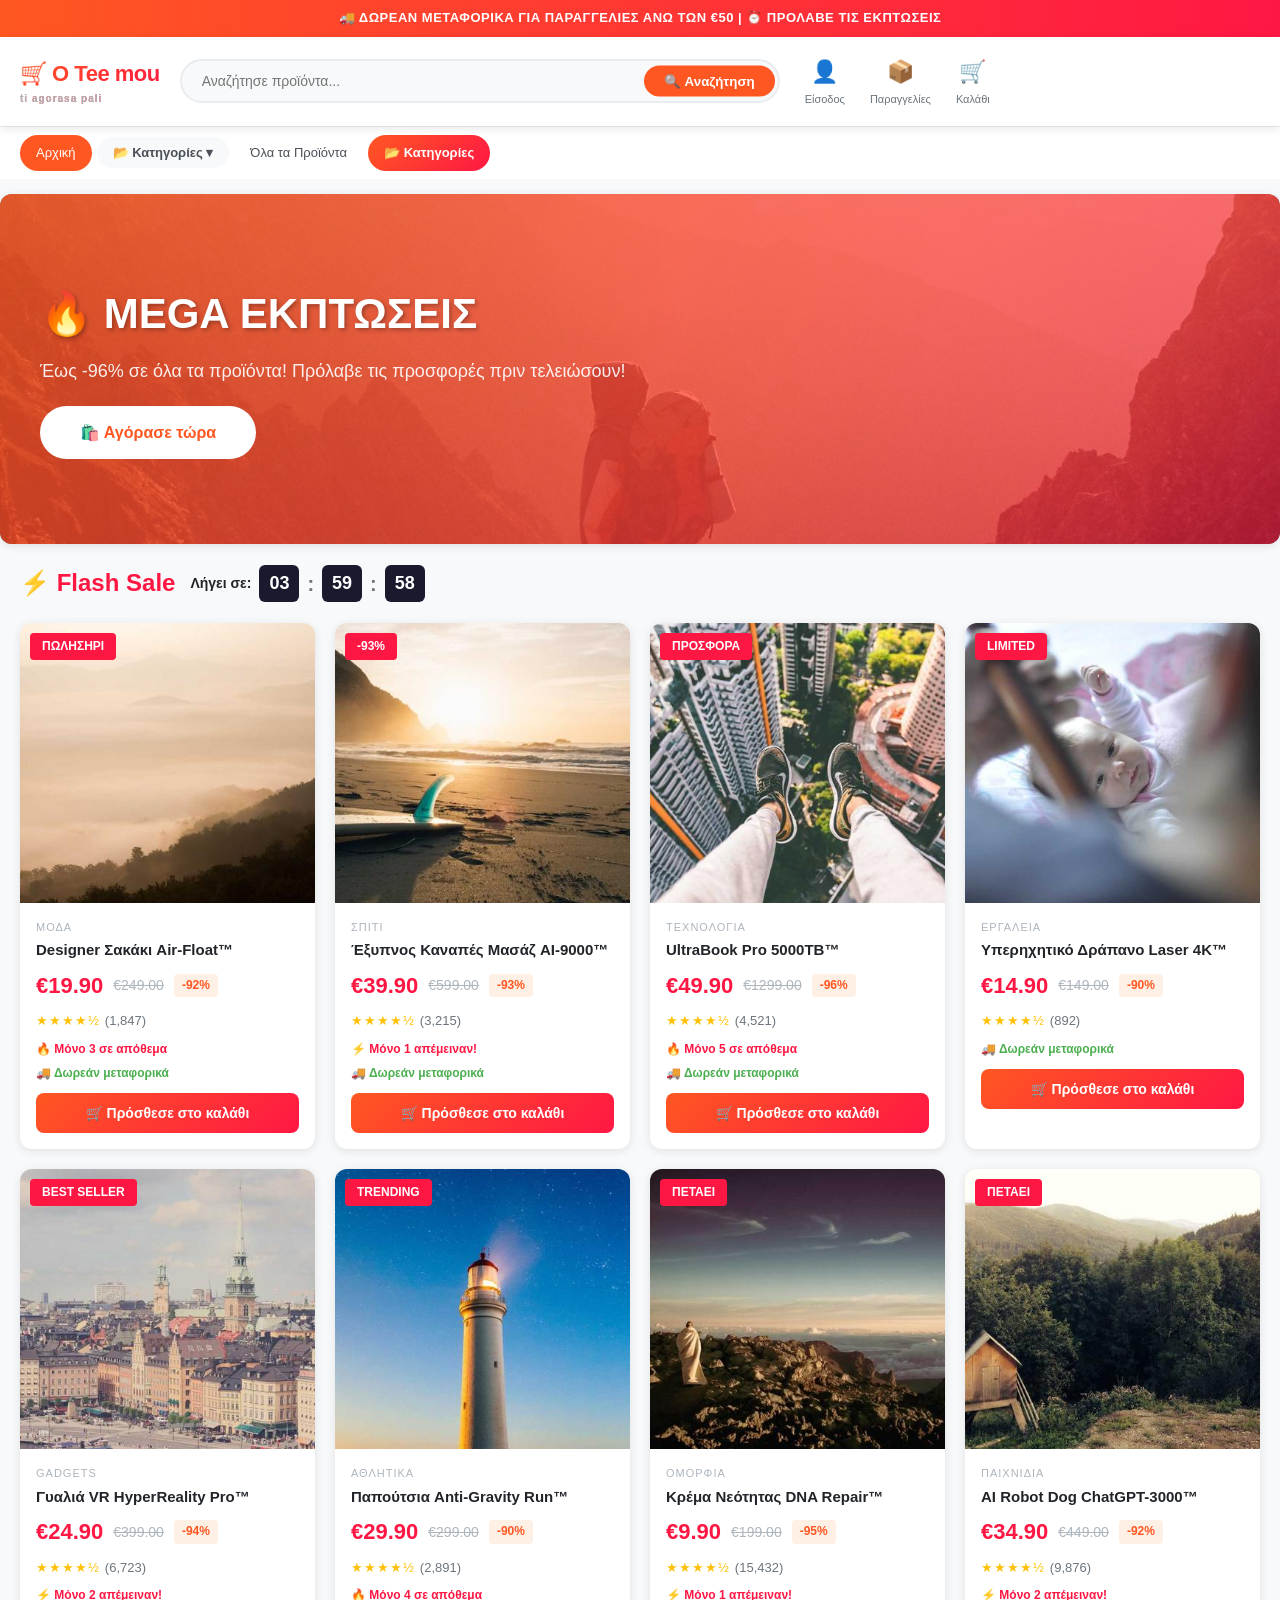
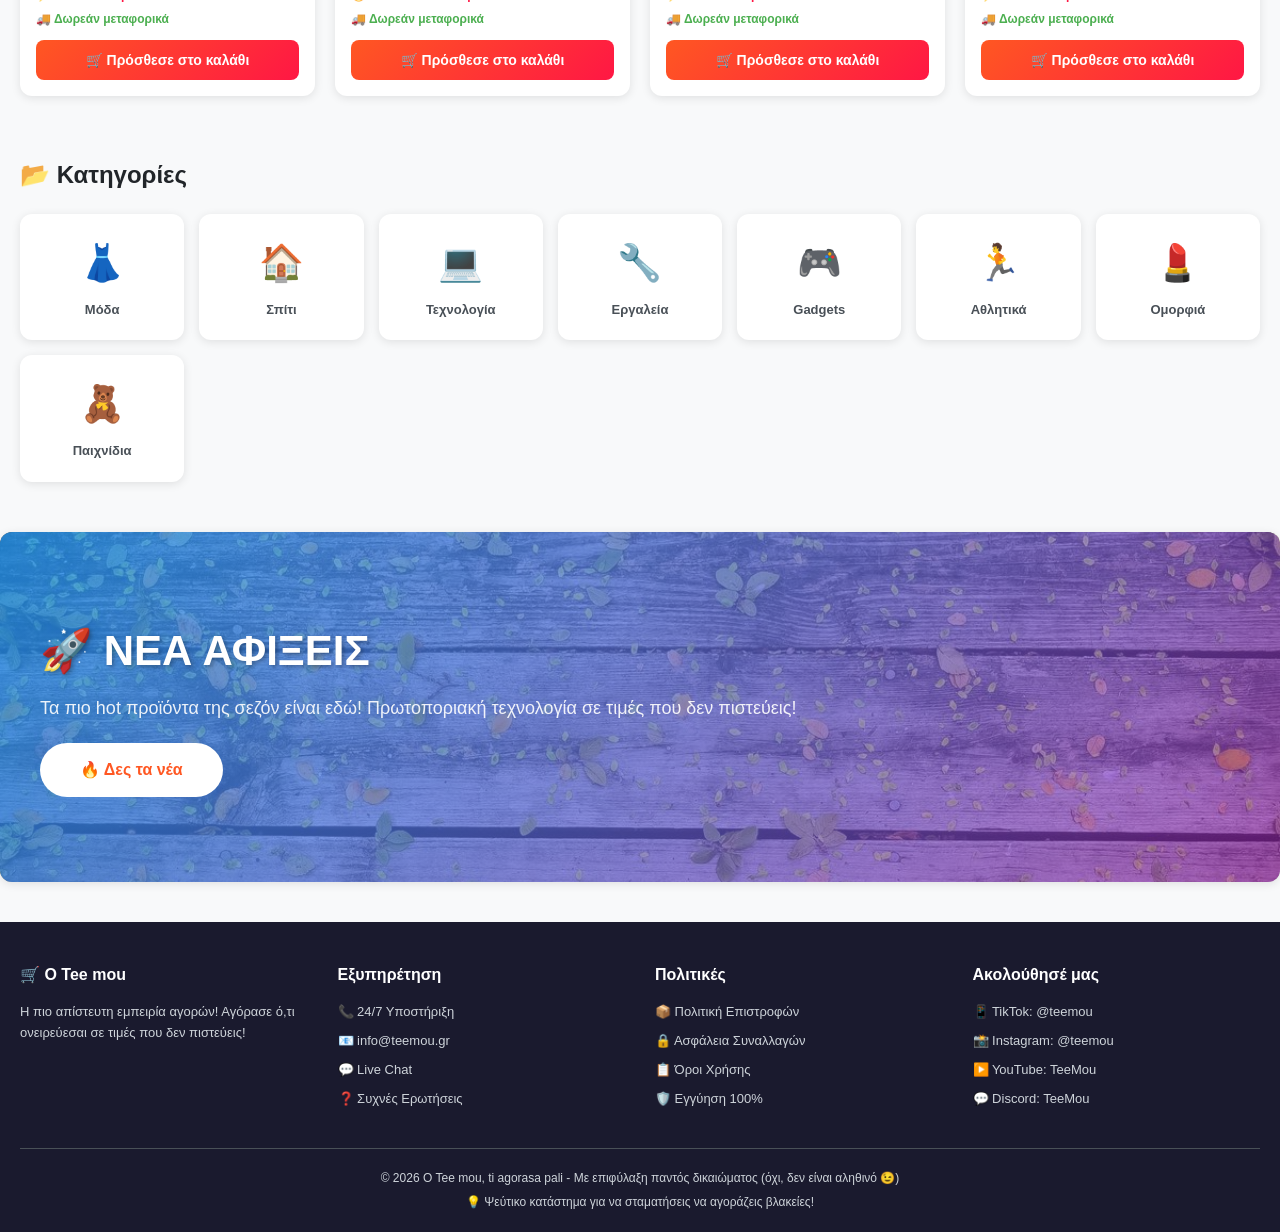
==== commit a0302393: "2c" ====
--- a/index.html
+++ b/index.html
@@ -60,8 +60,7 @@
                 </div>
             </li>
             <li><a href="all-products.html">Όλα τα Προϊόντα</a></li>
-            <li><a href="all-products.html#categories" class="nav-categories-btn">📂 Κατηγορίες</a></li>
-
+            <li><a href="categories.html" class="nav-categories-btn">📂 Κατηγορίες</a></li>
         </ul>
     </nav>
 
--- a/css/style.css
+++ b/css/style.css
@@ -285,8 +285,16 @@
     margin-top: 5px;
 }
 
-.nav-dropdown:hover .nav-dropdown-menu {
+/* Dropdown click-based (works on mobile too) */
+.nav-dropdown.open .nav-dropdown-menu {
     display: block;
+}
+
+/* Also keep hover for desktop */
+@media (hover: hover) {
+    .nav-dropdown:hover .nav-dropdown-menu {
+        display: block;
+    }
 }
 
 .nav-dropdown-menu a {
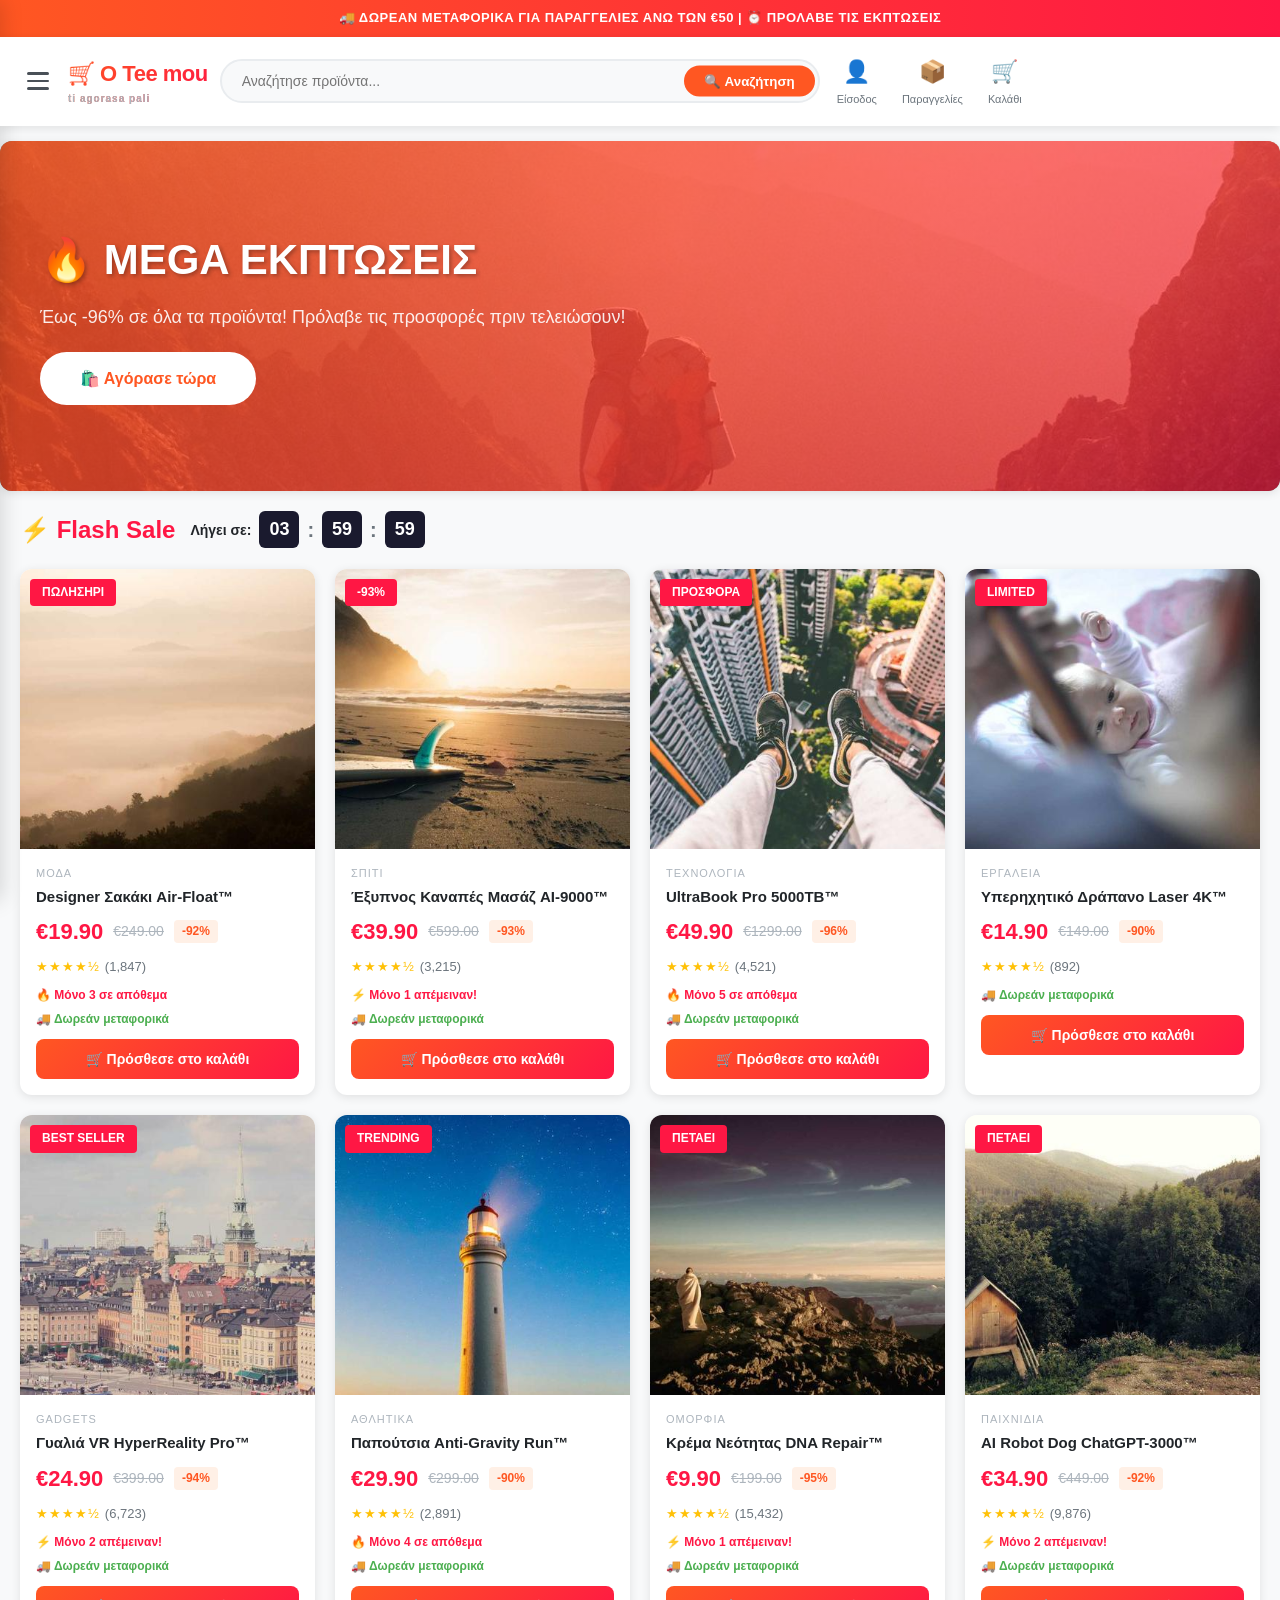
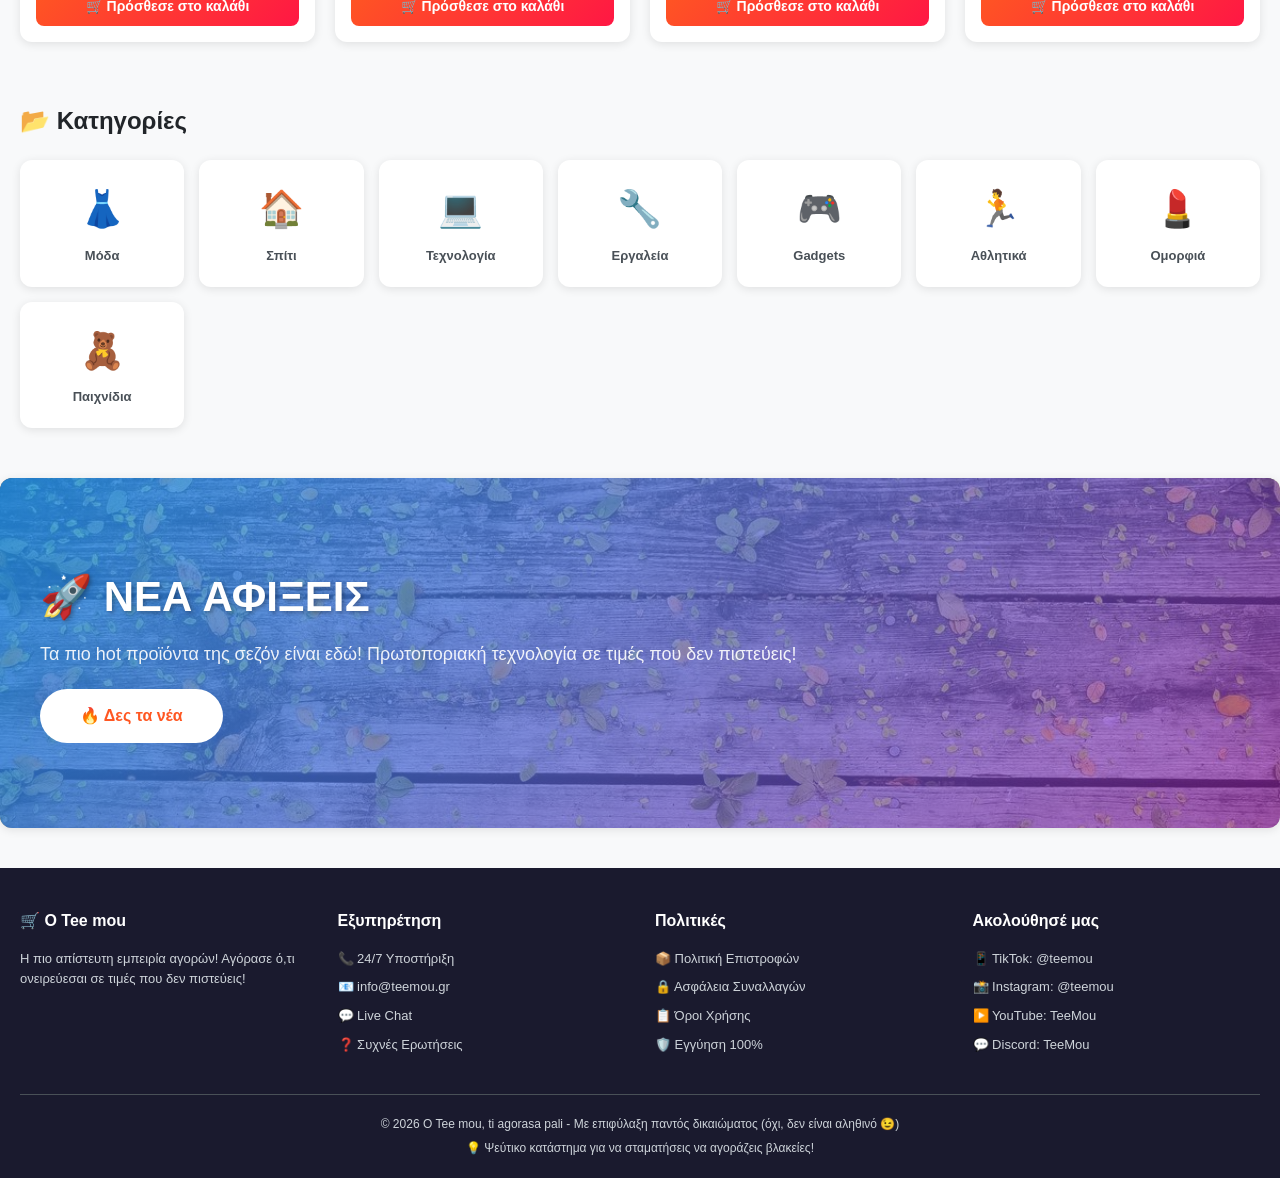
==== commit 4b029834: "c3" ====
--- a/index.html
+++ b/index.html
@@ -16,6 +16,11 @@
     <!-- Header -->
     <header class="header">
         <div class="header-inner">
+            <button class="hamburger-btn" id="hamburger-btn" aria-label="Μενού">
+                <span></span>
+                <span></span>
+                <span></span>
+            </button>
             <a href="index.html" class="logo">
                 🛒 Ο Tee mou
                 <span class="logo-sub">ti agorasa pali</span>
@@ -42,27 +47,39 @@
         </div>
     </header>
 
-    <!-- Navigation -->
-    <nav class="main-nav">
-        <ul>
-            <li><a href="index.html" class="active">Αρχική</a></li>
-            <li class="nav-dropdown">
-                <button class="nav-dropdown-btn">📂 Κατηγορίες ▾</button>
-                <div class="nav-dropdown-menu">
-                    <a href="all-products.html?category=fashion">👗 Μόδα</a>
-                    <a href="all-products.html?category=home">🏠 Σπίτι</a>
-                    <a href="all-products.html?category=tech">💻 Τεχνολογία</a>
-                    <a href="all-products.html?category=tools">🔧 Εργαλεία</a>
-                    <a href="all-products.html?category=gadgets">🎮 Gadgets</a>
-                    <a href="all-products.html?category=sports">🏃 Αθλητικά</a>
-                    <a href="all-products.html?category=beauty">💄 Ομορφιά</a>
-                    <a href="all-products.html?category=toys">🧸 Παιχνίδια</a>
-                </div>
-            </li>
-            <li><a href="all-products.html">Όλα τα Προϊόντα</a></li>
-            <li><a href="categories.html" class="nav-categories-btn">📂 Κατηγορίες</a></li>
-        </ul>
-    </nav>
+    <!-- Side Menu Overlay -->
+    <div class="side-overlay" id="side-overlay"></div>
+
+    <!-- Side Menu -->
+    <div class="side-menu" id="side-menu">
+        <div class="side-menu-header">
+            <span class="logo-icon">🛒</span>
+            <div>
+                <div class="logo-text">Ο Tee mou</div>
+                <span class="logo-sub">ti agorasa pali</span>
+            </div>
+        </div>
+        <nav class="side-menu-nav">
+            <a href="index.html" class="active">🏠 Αρχική</a>
+            <a href="all-products.html">📦 Όλα τα Προϊόντα</a>
+            <button class="side-category-toggle" id="side-category-toggle">
+                📂 Κατηγορίες <span class="arrow">▾</span>
+            </button>
+            <div class="side-sub-list" id="side-sub-list">
+                <a href="all-products.html?category=fashion">👗 Μόδα</a>
+                <a href="all-products.html?category=home">🏠 Σπίτι</a>
+                <a href="all-products.html?category=tech">💻 Τεχνολογία</a>
+                <a href="all-products.html?category=tools">🔧 Εργαλεία</a>
+                <a href="all-products.html?category=gadgets">🎮 Gadgets</a>
+                <a href="all-products.html?category=sports">🏃 Αθλητικά</a>
+                <a href="all-products.html?category=beauty">💄 Ομορφιά</a>
+                <a href="all-products.html?category=toys">🧸 Παιχνίδια</a>
+            </div>
+            <a href="categories.html">📂 Ξεχωριστή σελίδα Κατηγοριών</a>
+        </nav>
+        <div class="side-menu-footer">© 2026 Ο Tee mou</div>
+    </div>
+
 
 
     <!-- Hero Banner -->
--- a/css/style.css
+++ b/css/style.css
@@ -76,6 +76,204 @@
     50% { opacity: 0.9; }
 }
 
+/* === Hamburger Menu Button === */
+.hamburger-btn {
+    display: flex;
+    flex-direction: column;
+    justify-content: center;
+    align-items: center;
+    gap: 5px;
+    width: 36px;
+    height: 36px;
+    background: none;
+    border: none;
+    cursor: pointer;
+    padding: 6px;
+    border-radius: 8px;
+    transition: var(--transition);
+    flex-shrink: 0;
+    position: relative;
+    z-index: 1001;
+}
+
+.hamburger-btn:hover {
+    background: var(--gray-100);
+}
+
+.hamburger-btn span {
+    display: block;
+    width: 22px;
+    height: 2.5px;
+    background: var(--gray-700);
+    border-radius: 2px;
+    transition: var(--transition);
+    transform-origin: center;
+}
+
+.hamburger-btn.active span:nth-child(1) {
+    transform: translateY(7.5px) rotate(45deg);
+}
+
+.hamburger-btn.active span:nth-child(2) {
+    opacity: 0;
+}
+
+.hamburger-btn.active span:nth-child(3) {
+    transform: translateY(-7.5px) rotate(-45deg);
+}
+
+/* === Side Menu Overlay === */
+.side-overlay {
+    position: fixed;
+    top: 0;
+    left: 0;
+    right: 0;
+    bottom: 0;
+    background: rgba(0,0,0,0.5);
+    z-index: 998;
+    opacity: 0;
+    visibility: hidden;
+    transition: var(--transition);
+}
+
+.side-overlay.open {
+    opacity: 1;
+    visibility: visible;
+}
+
+/* === Side Menu === */
+.side-menu {
+    position: fixed;
+    top: 0;
+    left: -300px;
+    width: 300px;
+    max-width: 85vw;
+    height: 100vh;
+    background: var(--white);
+    z-index: 999;
+    box-shadow: 2px 0 20px rgba(0,0,0,0.15);
+    transition: left 0.3s ease;
+    overflow-y: auto;
+    display: flex;
+    flex-direction: column;
+}
+
+.side-menu.open {
+    left: 0;
+}
+
+.side-menu-header {
+    padding: 20px;
+    border-bottom: 1px solid var(--gray-200);
+    display: flex;
+    align-items: center;
+    gap: 12px;
+}
+
+.side-menu-header .logo-icon {
+    font-size: 32px;
+}
+
+.side-menu-header .logo-text {
+    font-size: 18px;
+    font-weight: 900;
+    background: linear-gradient(135deg, var(--primary), var(--accent));
+    -webkit-background-clip: text;
+    -webkit-text-fill-color: transparent;
+    background-clip: text;
+}
+
+.side-menu-header .logo-sub {
+    font-size: 10px;
+    color: var(--gray-500);
+    display: block;
+}
+
+.side-menu-nav {
+    flex: 1;
+    padding: 12px;
+}
+
+.side-menu-nav a {
+    display: flex;
+    align-items: center;
+    gap: 12px;
+    padding: 14px 16px;
+    font-size: 15px;
+    font-weight: 500;
+    color: var(--gray-700);
+    border-radius: var(--radius-sm);
+    transition: var(--transition);
+}
+
+.side-menu-nav a:hover {
+    background: var(--gray-100);
+    color: var(--primary);
+}
+
+.side-menu-nav a.active {
+    background: var(--primary);
+    color: var(--white);
+}
+
+/* Category sub-list in side menu */
+.side-category-toggle {
+    display: flex;
+    align-items: center;
+    gap: 12px;
+    padding: 14px 16px;
+    font-size: 15px;
+    font-weight: 500;
+    color: var(--gray-700);
+    border-radius: var(--radius-sm);
+    transition: var(--transition);
+    cursor: pointer;
+    background: none;
+    border: none;
+    width: 100%;
+    text-align: left;
+    font-family: inherit;
+}
+
+.side-category-toggle:hover {
+    background: var(--gray-100);
+    color: var(--primary);
+}
+
+.side-category-toggle .arrow {
+    margin-left: auto;
+    transition: transform 0.3s ease;
+    font-size: 12px;
+}
+
+.side-category-toggle.open .arrow {
+    transform: rotate(180deg);
+}
+
+.side-sub-list {
+    max-height: 0;
+    overflow: hidden;
+    transition: max-height 0.3s ease;
+    padding-left: 12px;
+}
+
+.side-sub-list.open {
+    max-height: 500px;
+}
+
+.side-sub-list a {
+    padding: 10px 16px 10px 28px;
+    font-size: 14px;
+}
+
+.side-menu-footer {
+    padding: 16px 20px;
+    border-top: 1px solid var(--gray-200);
+    font-size: 12px;
+    color: var(--gray-500);
+    text-align: center;
+}
+
 /* === Header / Navbar === */
 .header {
     background: var(--white);
@@ -91,7 +289,7 @@
     padding: 12px 20px;
     display: flex;
     align-items: center;
-    gap: 20px;
+    gap: 12px;
 }
 
 .logo {
@@ -104,6 +302,7 @@
     white-space: nowrap;
     letter-spacing: -0.5px;
 }
+
 
 .logo-sub {
     font-size: 10px;
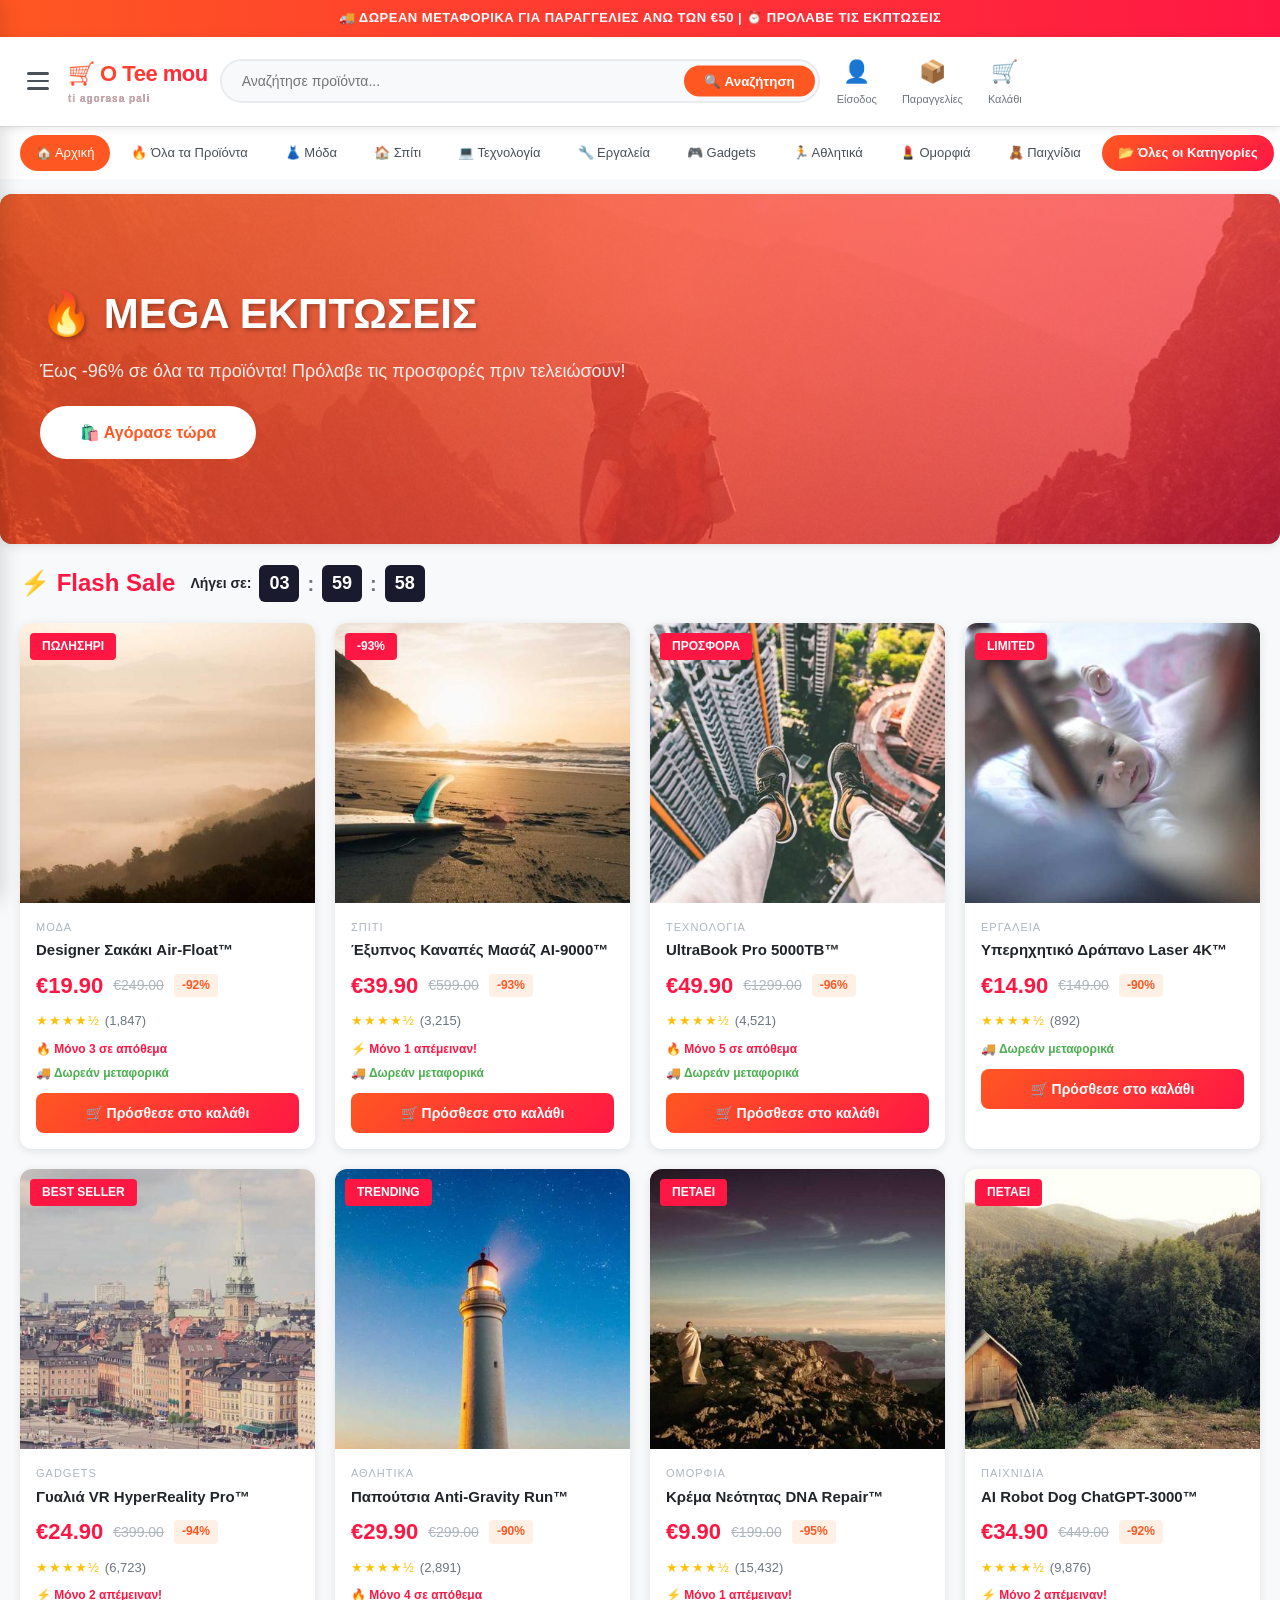
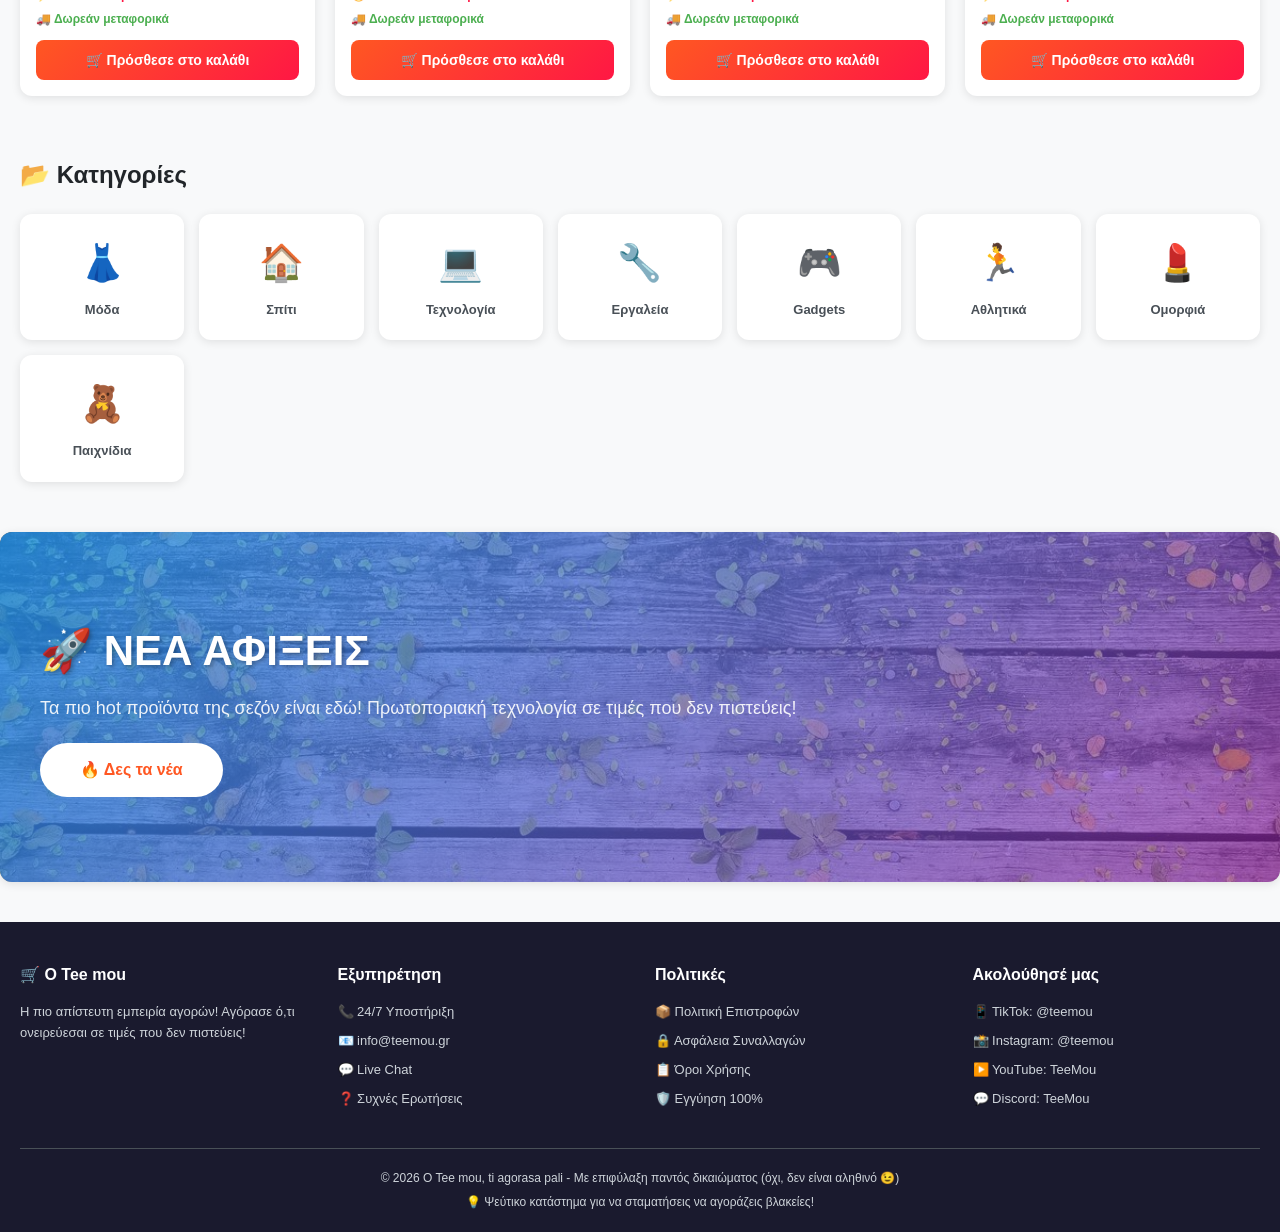
==== commit 47a19ab0: "c4" ====
--- a/index.html
+++ b/index.html
@@ -62,25 +62,42 @@
         <nav class="side-menu-nav">
             <a href="index.html" class="active">🏠 Αρχική</a>
             <a href="all-products.html">📦 Όλα τα Προϊόντα</a>
-            <button class="side-category-toggle" id="side-category-toggle">
-                📂 Κατηγορίες <span class="arrow">▾</span>
-            </button>
-            <div class="side-sub-list" id="side-sub-list">
-                <a href="all-products.html?category=fashion">👗 Μόδα</a>
-                <a href="all-products.html?category=home">🏠 Σπίτι</a>
-                <a href="all-products.html?category=tech">💻 Τεχνολογία</a>
-                <a href="all-products.html?category=tools">🔧 Εργαλεία</a>
-                <a href="all-products.html?category=gadgets">🎮 Gadgets</a>
-                <a href="all-products.html?category=sports">🏃 Αθλητικά</a>
-                <a href="all-products.html?category=beauty">💄 Ομορφιά</a>
-                <a href="all-products.html?category=toys">🧸 Παιχνίδια</a>
+            <div class="side-category-group">
+                <button class="side-category-toggle" id="side-category-toggle">
+                    📂 Κατηγορίες <span class="arrow">▾</span>
+                </button>
+                <div class="side-sub-list" id="side-sub-list">
+                    <a href="all-products.html?category=fashion">👗 Μόδα</a>
+                    <a href="all-products.html?category=home">🏠 Σπίτι</a>
+                    <a href="all-products.html?category=tech">💻 Τεχνολογία</a>
+                    <a href="all-products.html?category=tools">🔧 Εργαλεία</a>
+                    <a href="all-products.html?category=gadgets">🎮 Gadgets</a>
+                    <a href="all-products.html?category=sports">🏃 Αθλητικά</a>
+                    <a href="all-products.html?category=beauty">💄 Ομορφιά</a>
+                    <a href="all-products.html?category=toys">🧸 Παιχνίδια</a>
+                </div>
             </div>
             <a href="categories.html">📂 Ξεχωριστή σελίδα Κατηγοριών</a>
         </nav>
         <div class="side-menu-footer">© 2026 Ο Tee mou</div>
     </div>
 
-
+    <!-- Desktop Navigation -->
+    <nav class="main-nav">
+        <ul>
+            <li><a href="index.html" class="active">🏠 Αρχική</a></li>
+            <li><a href="all-products.html">🔥 Όλα τα Προϊόντα</a></li>
+            <li><a href="all-products.html?category=fashion">👗 Μόδα</a></li>
+            <li><a href="all-products.html?category=home">🏠 Σπίτι</a></li>
+            <li><a href="all-products.html?category=tech">💻 Τεχνολογία</a></li>
+            <li><a href="all-products.html?category=tools">🔧 Εργαλεία</a></li>
+            <li><a href="all-products.html?category=gadgets">🎮 Gadgets</a></li>
+            <li><a href="all-products.html?category=sports">🏃 Αθλητικά</a></li>
+            <li><a href="all-products.html?category=beauty">💄 Ομορφιά</a></li>
+            <li><a href="all-products.html?category=toys">🧸 Παιχνίδια</a></li>
+            <li><a href="categories.html" class="nav-categories-btn">📂 Όλες οι Κατηγορίες</a></li>
+        </ul>
+    </nav>
 
     <!-- Hero Banner -->
     <div class="hero-banner">
--- a/css/style.css
+++ b/css/style.css
@@ -216,6 +216,18 @@
     color: var(--white);
 }
 
+/* Category group in side menu */
+.side-category-group {
+    border-radius: var(--radius-sm);
+    overflow: hidden;
+}
+
+.side-category-group .side-sub-list.open {
+    background: var(--gray-100);
+    border-radius: var(--radius-sm);
+    margin: 0 4px 4px 4px;
+}
+
 /* Category sub-list in side menu */
 .side-category-toggle {
     display: flex;
@@ -1360,6 +1372,10 @@
 
 /* === Responsive === */
 @media (max-width: 768px) {
+    .main-nav {
+        display: none;
+    }
+    
     .header-inner {
         flex-wrap: wrap;
     }
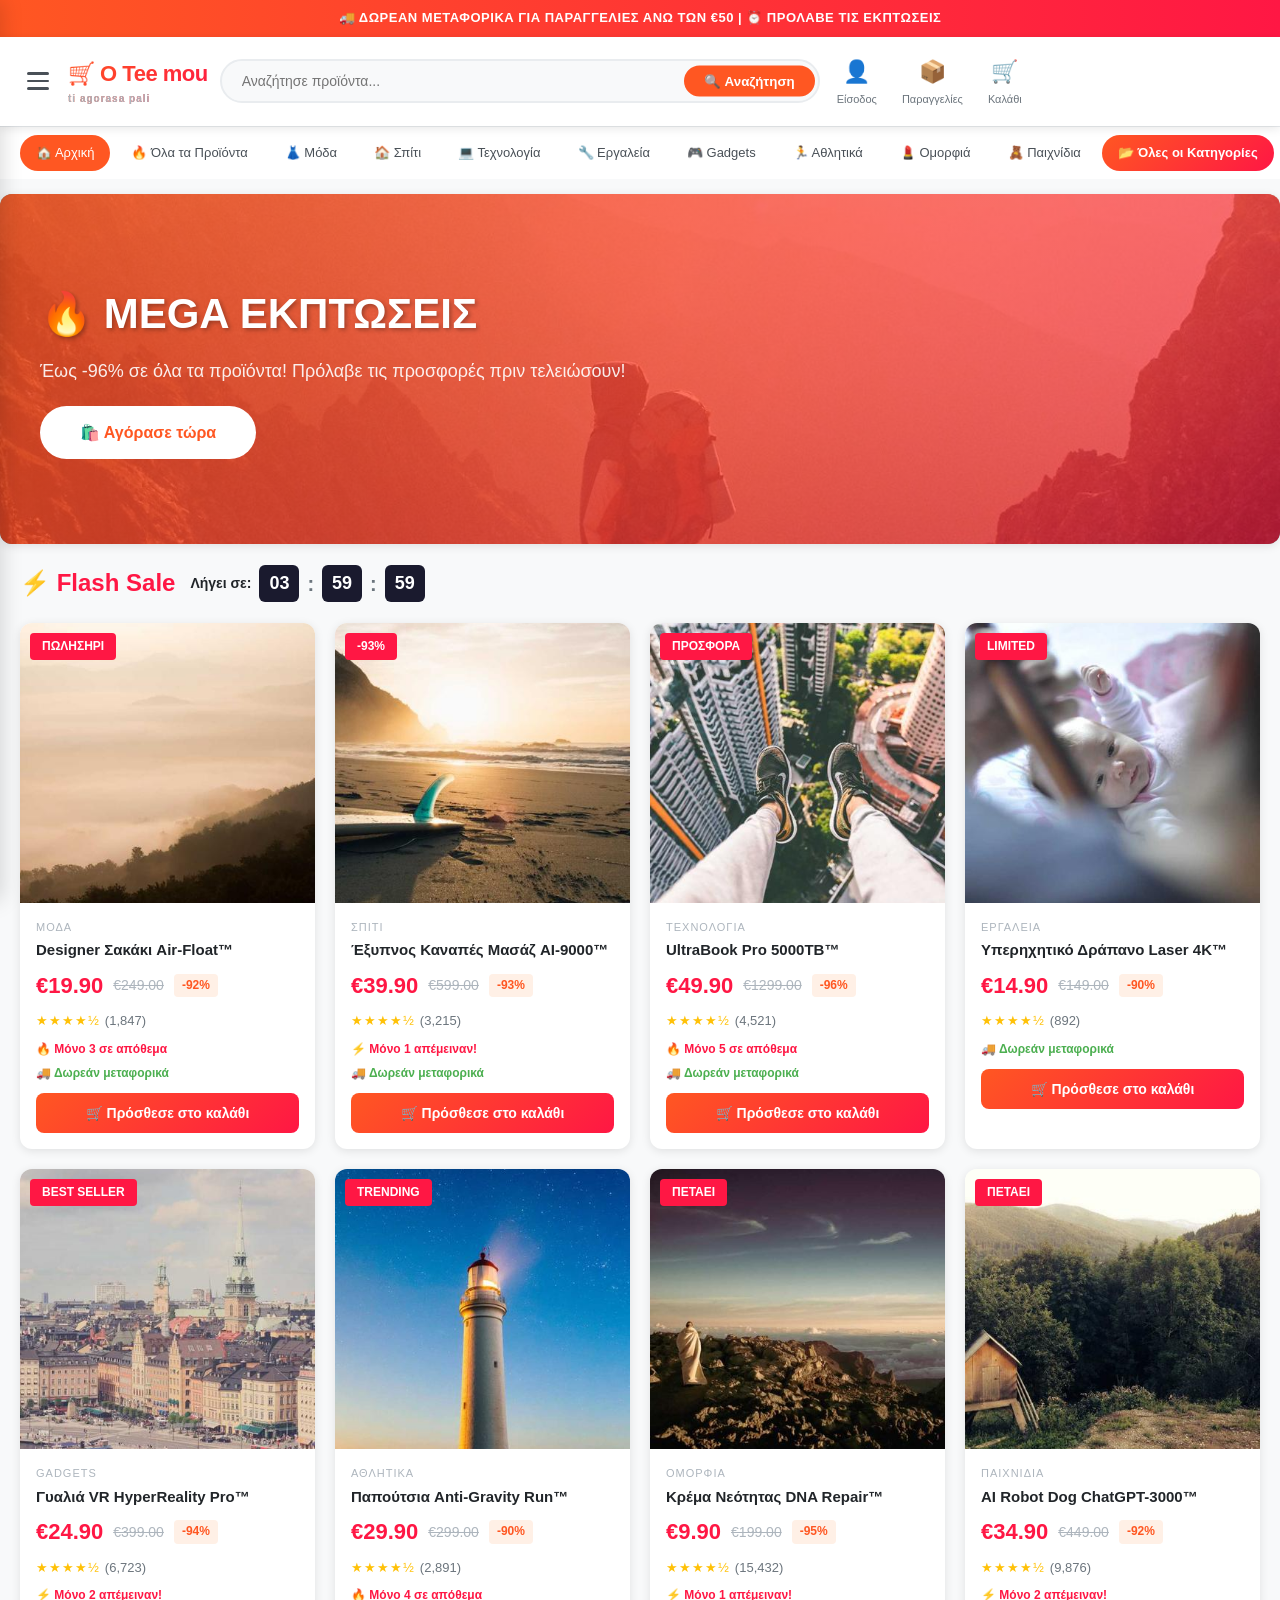
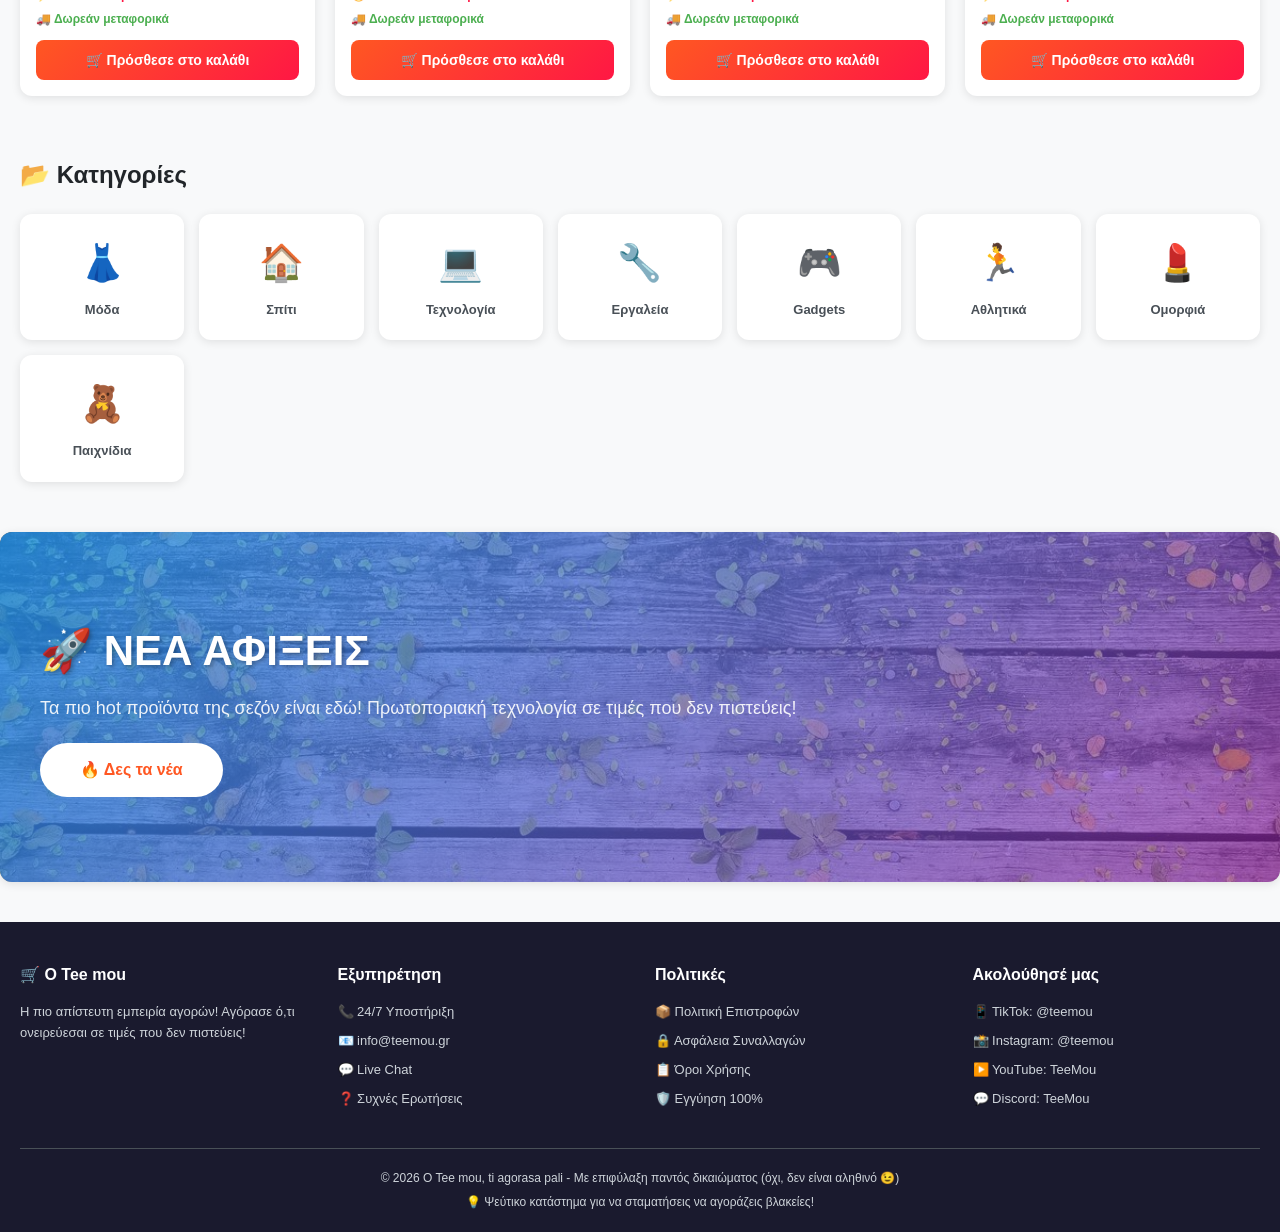
==== commit a7325180: "c4" ====
--- a/index.html
+++ b/index.html
@@ -63,10 +63,7 @@
             <a href="index.html" class="active">🏠 Αρχική</a>
             <a href="all-products.html">📦 Όλα τα Προϊόντα</a>
             <div class="side-category-group">
-                <button class="side-category-toggle" id="side-category-toggle">
-                    📂 Κατηγορίες <span class="arrow">▾</span>
-                </button>
-                <div class="side-sub-list" id="side-sub-list">
+                <div class="side-sub-list">
                     <a href="all-products.html?category=fashion">👗 Μόδα</a>
                     <a href="all-products.html?category=home">🏠 Σπίτι</a>
                     <a href="all-products.html?category=tech">💻 Τεχνολογία</a>
--- a/css/style.css
+++ b/css/style.css
@@ -216,61 +216,18 @@
     color: var(--white);
 }
 
-/* Category group in side menu */
+/* Category group in side menu - always visible */
 .side-category-group {
     border-radius: var(--radius-sm);
     overflow: hidden;
-}
-
-.side-category-group .side-sub-list.open {
+    margin-bottom: 4px;
+}
+
+.side-category-group .side-sub-list {
     background: var(--gray-100);
     border-radius: var(--radius-sm);
     margin: 0 4px 4px 4px;
-}
-
-/* Category sub-list in side menu */
-.side-category-toggle {
-    display: flex;
-    align-items: center;
-    gap: 12px;
-    padding: 14px 16px;
-    font-size: 15px;
-    font-weight: 500;
-    color: var(--gray-700);
-    border-radius: var(--radius-sm);
-    transition: var(--transition);
-    cursor: pointer;
-    background: none;
-    border: none;
-    width: 100%;
-    text-align: left;
-    font-family: inherit;
-}
-
-.side-category-toggle:hover {
-    background: var(--gray-100);
-    color: var(--primary);
-}
-
-.side-category-toggle .arrow {
-    margin-left: auto;
-    transition: transform 0.3s ease;
-    font-size: 12px;
-}
-
-.side-category-toggle.open .arrow {
-    transform: rotate(180deg);
-}
-
-.side-sub-list {
-    max-height: 0;
-    overflow: hidden;
-    transition: max-height 0.3s ease;
-    padding-left: 12px;
-}
-
-.side-sub-list.open {
-    max-height: 500px;
+    padding: 4px 0;
 }
 
 .side-sub-list a {
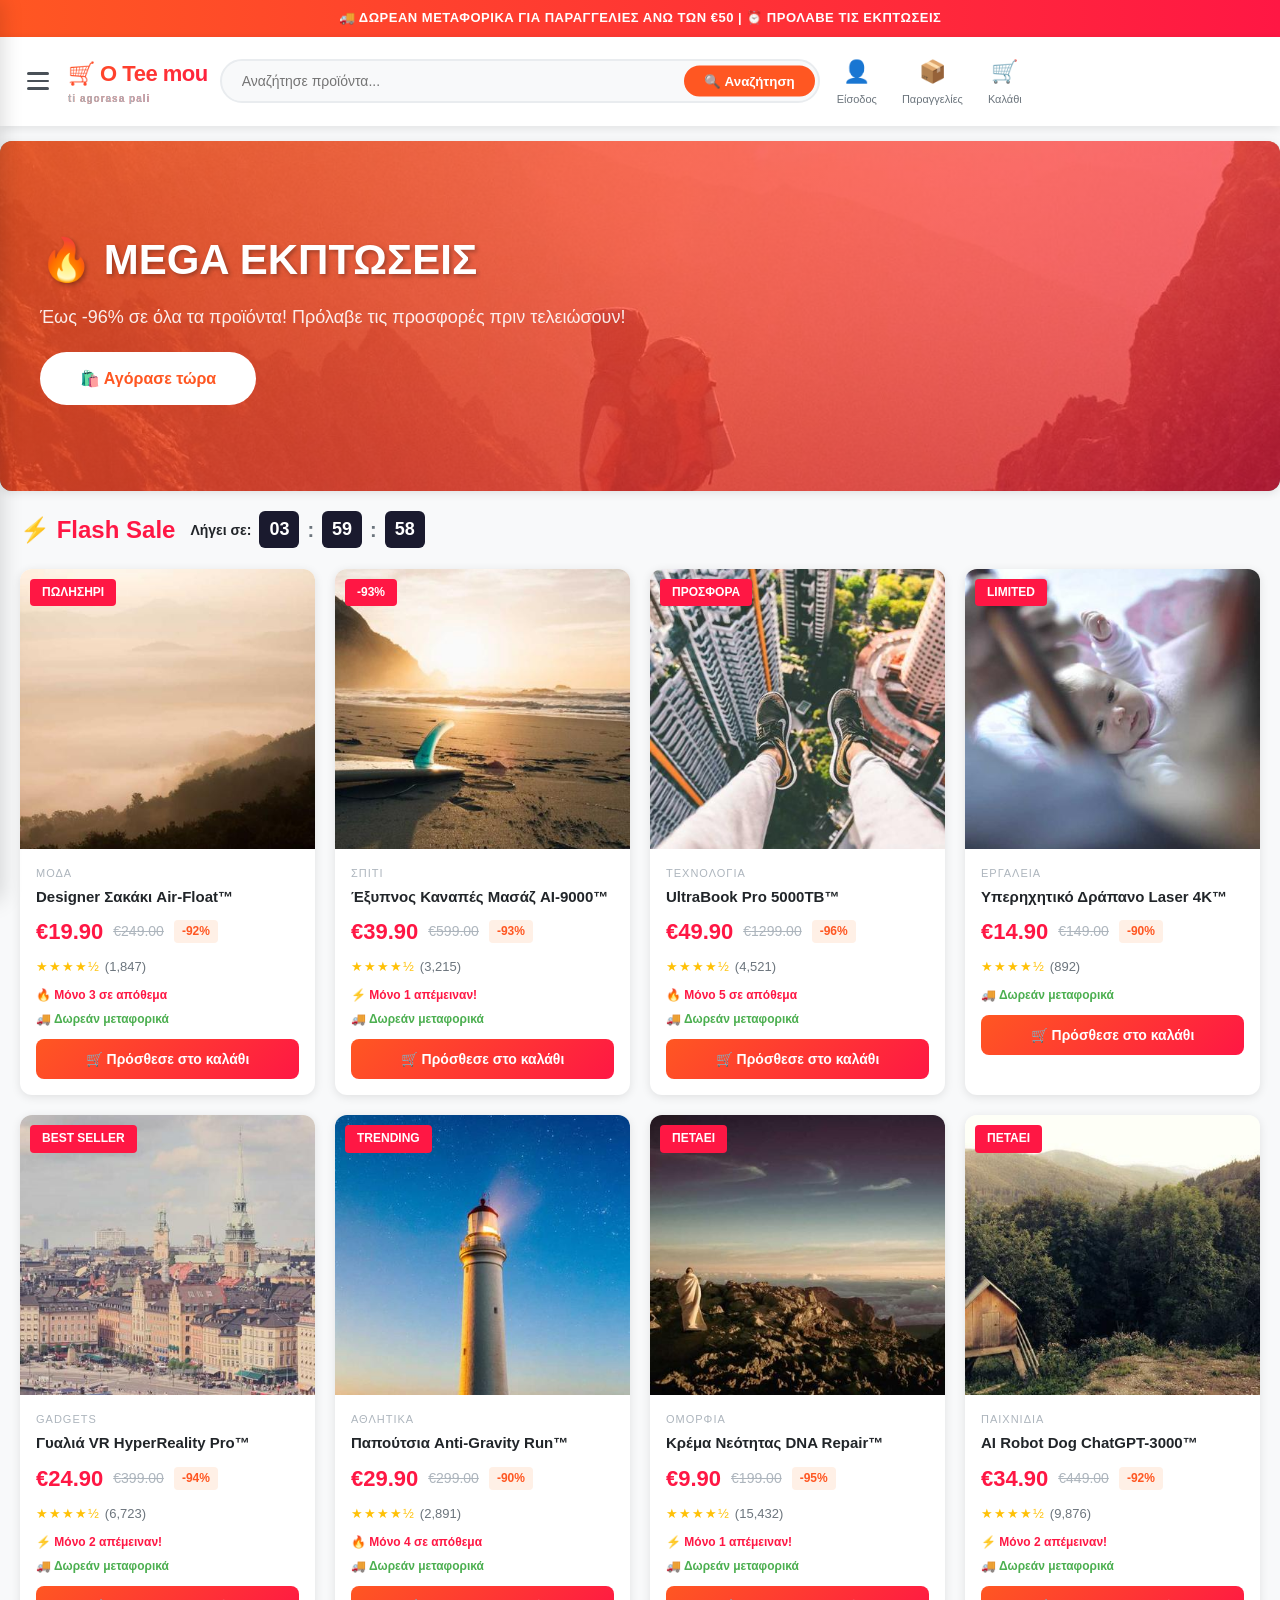
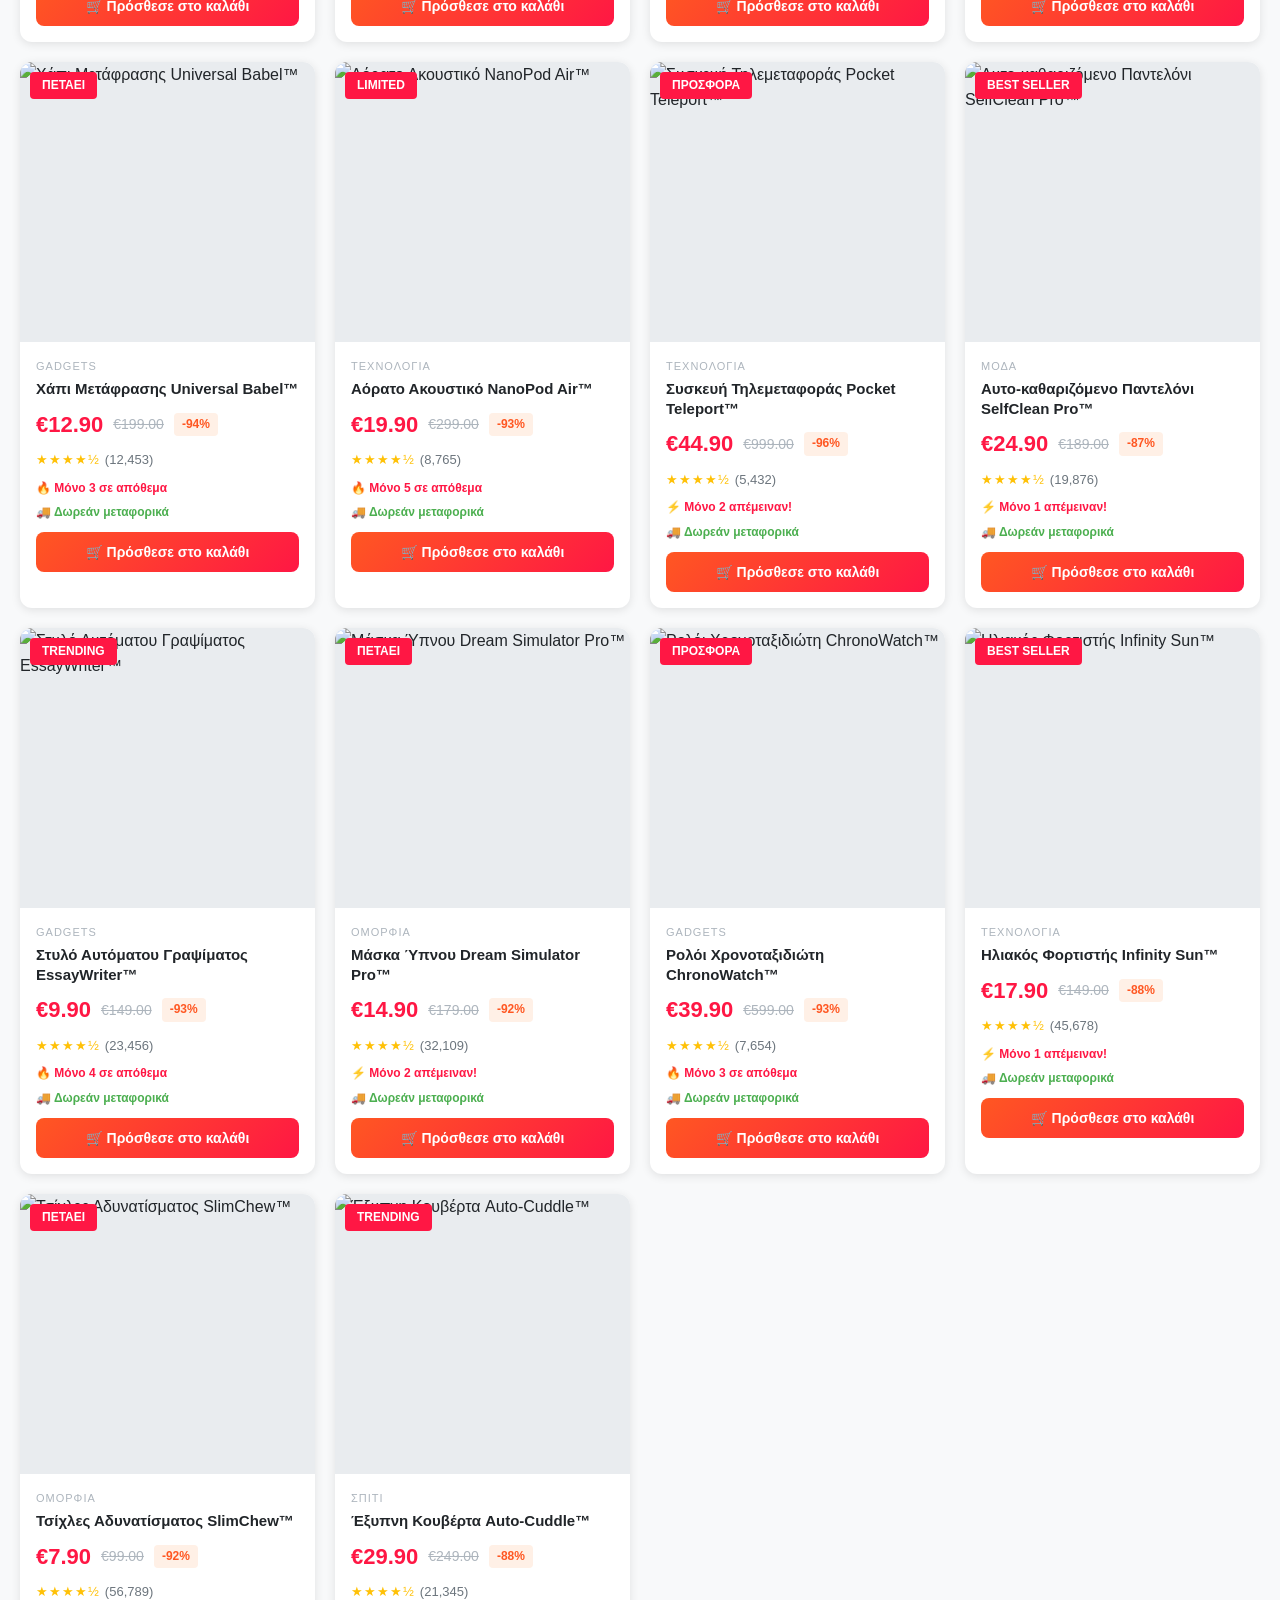
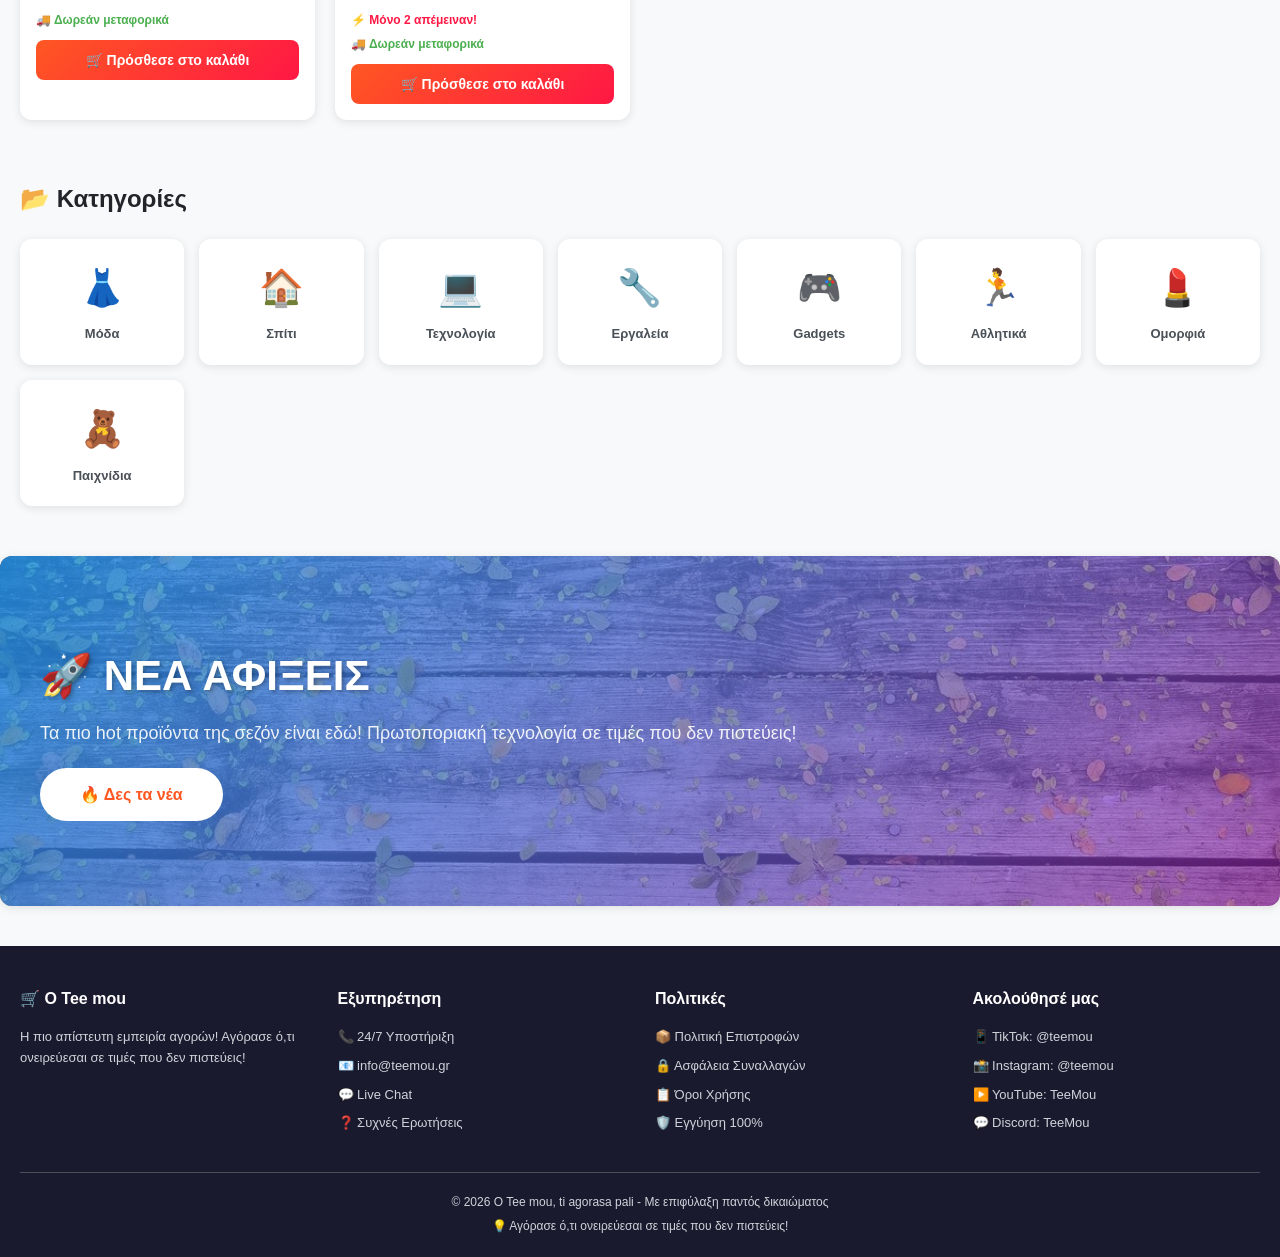
==== commit ff95de3a: "hh" ====
--- a/index.html
+++ b/index.html
@@ -74,27 +74,10 @@
                     <a href="all-products.html?category=toys">🧸 Παιχνίδια</a>
                 </div>
             </div>
-            <a href="categories.html">📂 Ξεχωριστή σελίδα Κατηγοριών</a>
+            
         </nav>
         <div class="side-menu-footer">© 2026 Ο Tee mou</div>
     </div>
-
-    <!-- Desktop Navigation -->
-    <nav class="main-nav">
-        <ul>
-            <li><a href="index.html" class="active">🏠 Αρχική</a></li>
-            <li><a href="all-products.html">🔥 Όλα τα Προϊόντα</a></li>
-            <li><a href="all-products.html?category=fashion">👗 Μόδα</a></li>
-            <li><a href="all-products.html?category=home">🏠 Σπίτι</a></li>
-            <li><a href="all-products.html?category=tech">💻 Τεχνολογία</a></li>
-            <li><a href="all-products.html?category=tools">🔧 Εργαλεία</a></li>
-            <li><a href="all-products.html?category=gadgets">🎮 Gadgets</a></li>
-            <li><a href="all-products.html?category=sports">🏃 Αθλητικά</a></li>
-            <li><a href="all-products.html?category=beauty">💄 Ομορφιά</a></li>
-            <li><a href="all-products.html?category=toys">🧸 Παιχνίδια</a></li>
-            <li><a href="categories.html" class="nav-categories-btn">📂 Όλες οι Κατηγορίες</a></li>
-        </ul>
-    </nav>
 
     <!-- Hero Banner -->
     <div class="hero-banner">
@@ -186,8 +169,8 @@
 
         </div>
         <div class="footer-bottom">
-            <p>© 2026 Ο Tee mou, ti agorasa pali - Με επιφύλαξη παντός δικαιώματος (όχι, δεν είναι αληθινό 😉)</p>
-            <p style="margin-top:5px;">💡 Ψεύτικο κατάστημα για να σταματήσεις να αγοράζεις βλακείες!</p>
+            <p>© 2026 Ο Tee mou, ti agorasa pali - Με επιφύλαξη παντός δικαιώματος</p>
+            <p style="margin-top:5px;">💡 Αγόρασε ό,τι ονειρεύεσαι σε τιμές που δεν πιστεύεις!</p>
         </div>
     </footer>
 
--- a/css/style.css
+++ b/css/style.css
@@ -249,7 +249,7 @@
     box-shadow: var(--shadow);
     position: sticky;
     top: 0;
-    z-index: 1000;
+    z-index: 998;
 }
 
 .header-inner {
@@ -364,128 +364,6 @@
     display: flex;
     align-items: center;
     justify-content: center;
-}
-
-/* === Navigation === */
-.main-nav {
-    background: var(--white);
-    border-top: 1px solid var(--gray-200);
-    padding: 0 20px;
-    overflow-x: auto;
-}
-
-.main-nav ul {
-    max-width: 1400px;
-    margin: 0 auto;
-    display: flex;
-    gap: 5px;
-    padding: 8px 0;
-    align-items: center;
-}
-
-.main-nav li a {
-    display: block;
-    padding: 8px 16px;
-    font-size: 13px;
-    font-weight: 500;
-    color: var(--gray-700);
-    border-radius: 50px;
-    transition: var(--transition);
-    white-space: nowrap;
-}
-
-.main-nav li a:hover,
-.main-nav li a.active {
-    background: var(--primary);
-    color: var(--white);
-}
-
-/* === Categories Nav Button (direct link) === */
-.nav-categories-btn {
-    background: linear-gradient(135deg, var(--primary), var(--accent)) !important;
-    color: var(--white) !important;
-    font-weight: 700 !important;
-}
-
-.nav-categories-btn:hover {
-    opacity: 0.9;
-    transform: scale(1.02);
-}
-
-/* === Dropdown Categories Menu === */
-
-.nav-dropdown {
-    position: relative;
-}
-
-.nav-dropdown-btn {
-    display: block;
-    padding: 8px 16px;
-    font-size: 13px;
-    font-weight: 600;
-    color: var(--gray-700);
-    border-radius: 50px;
-    transition: var(--transition);
-    white-space: nowrap;
-    cursor: pointer;
-    background: var(--gray-100);
-    border: none;
-    font-family: inherit;
-}
-
-.nav-dropdown-btn:hover,
-.nav-dropdown-btn.active {
-    background: var(--primary);
-    color: var(--white);
-}
-
-.nav-dropdown-menu {
-    position: absolute;
-    top: 100%;
-    left: 0;
-    background: var(--white);
-    border-radius: var(--radius);
-    box-shadow: var(--shadow-lg);
-    min-width: 220px;
-    padding: 8px;
-    z-index: 1000;
-    display: none;
-    margin-top: 5px;
-}
-
-/* Dropdown click-based (works on mobile too) */
-.nav-dropdown.open .nav-dropdown-menu {
-    display: block;
-}
-
-/* Also keep hover for desktop */
-@media (hover: hover) {
-    .nav-dropdown:hover .nav-dropdown-menu {
-        display: block;
-    }
-}
-
-.nav-dropdown-menu a {
-    display: flex !important;
-    align-items: center;
-    gap: 8px;
-    padding: 10px 14px !important;
-    font-size: 13px;
-    font-weight: 500;
-    color: var(--gray-700);
-    border-radius: var(--radius-sm);
-    transition: var(--transition);
-    white-space: nowrap;
-}
-
-.nav-dropdown-menu a:hover {
-    background: var(--gray-100);
-    color: var(--primary) !important;
-}
-
-.nav-dropdown-menu a.active {
-    background: var(--primary) !important;
-    color: var(--white) !important;
 }
 
 /* === Hero Banner === */
@@ -1329,10 +1207,6 @@
 
 /* === Responsive === */
 @media (max-width: 768px) {
-    .main-nav {
-        display: none;
-    }
-    
     .header-inner {
         flex-wrap: wrap;
     }
